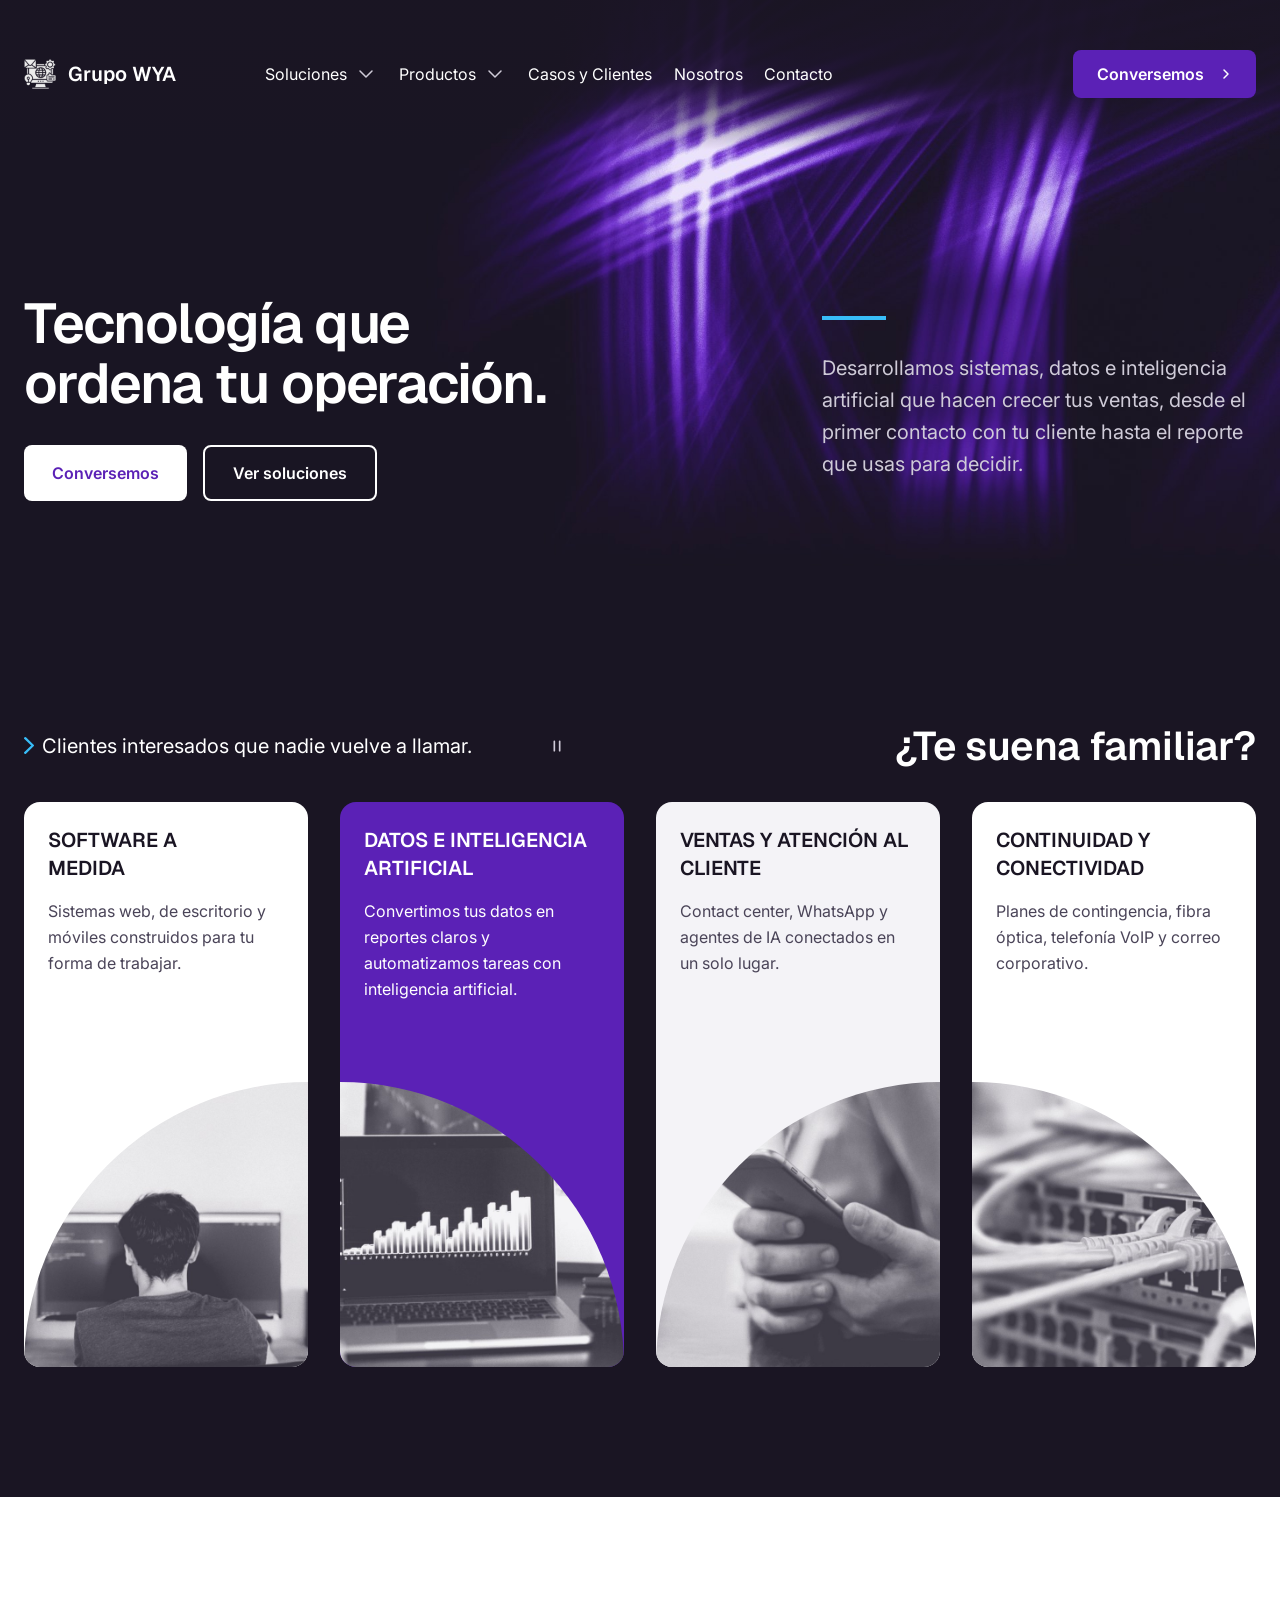
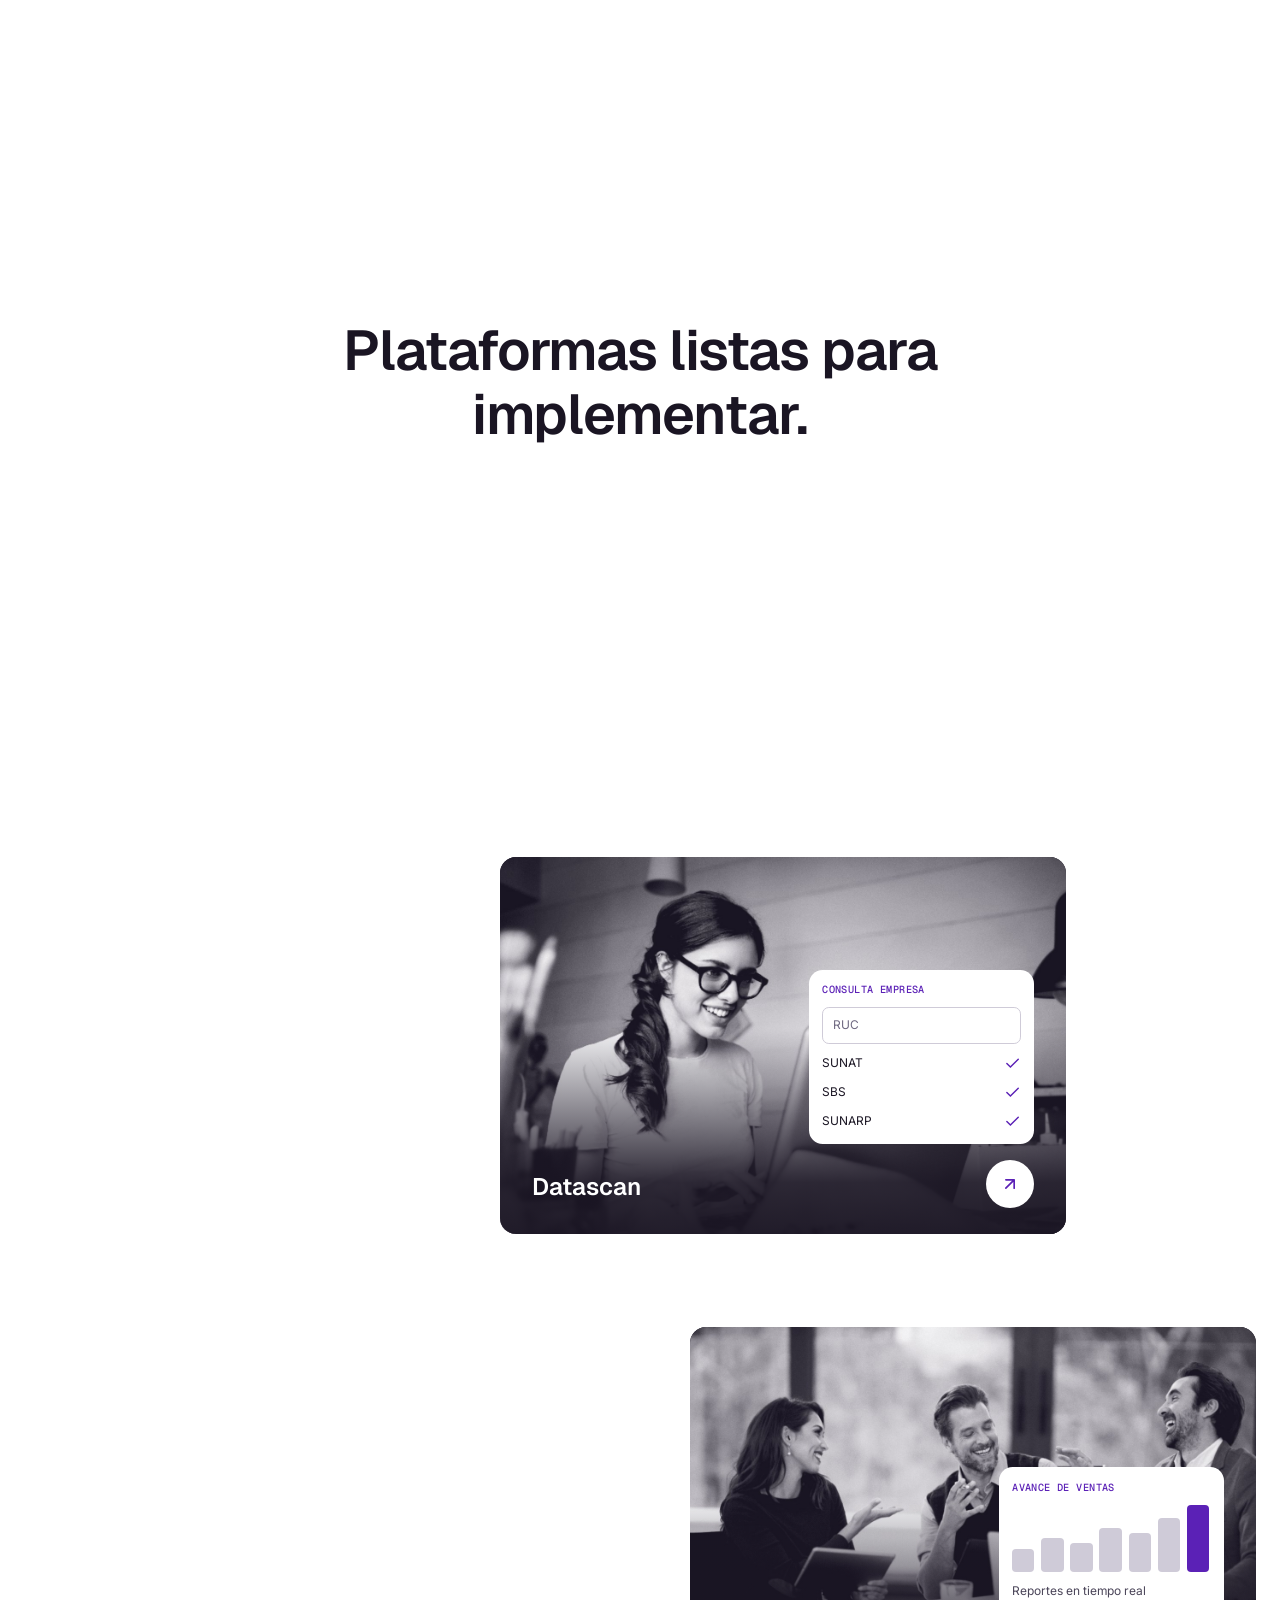
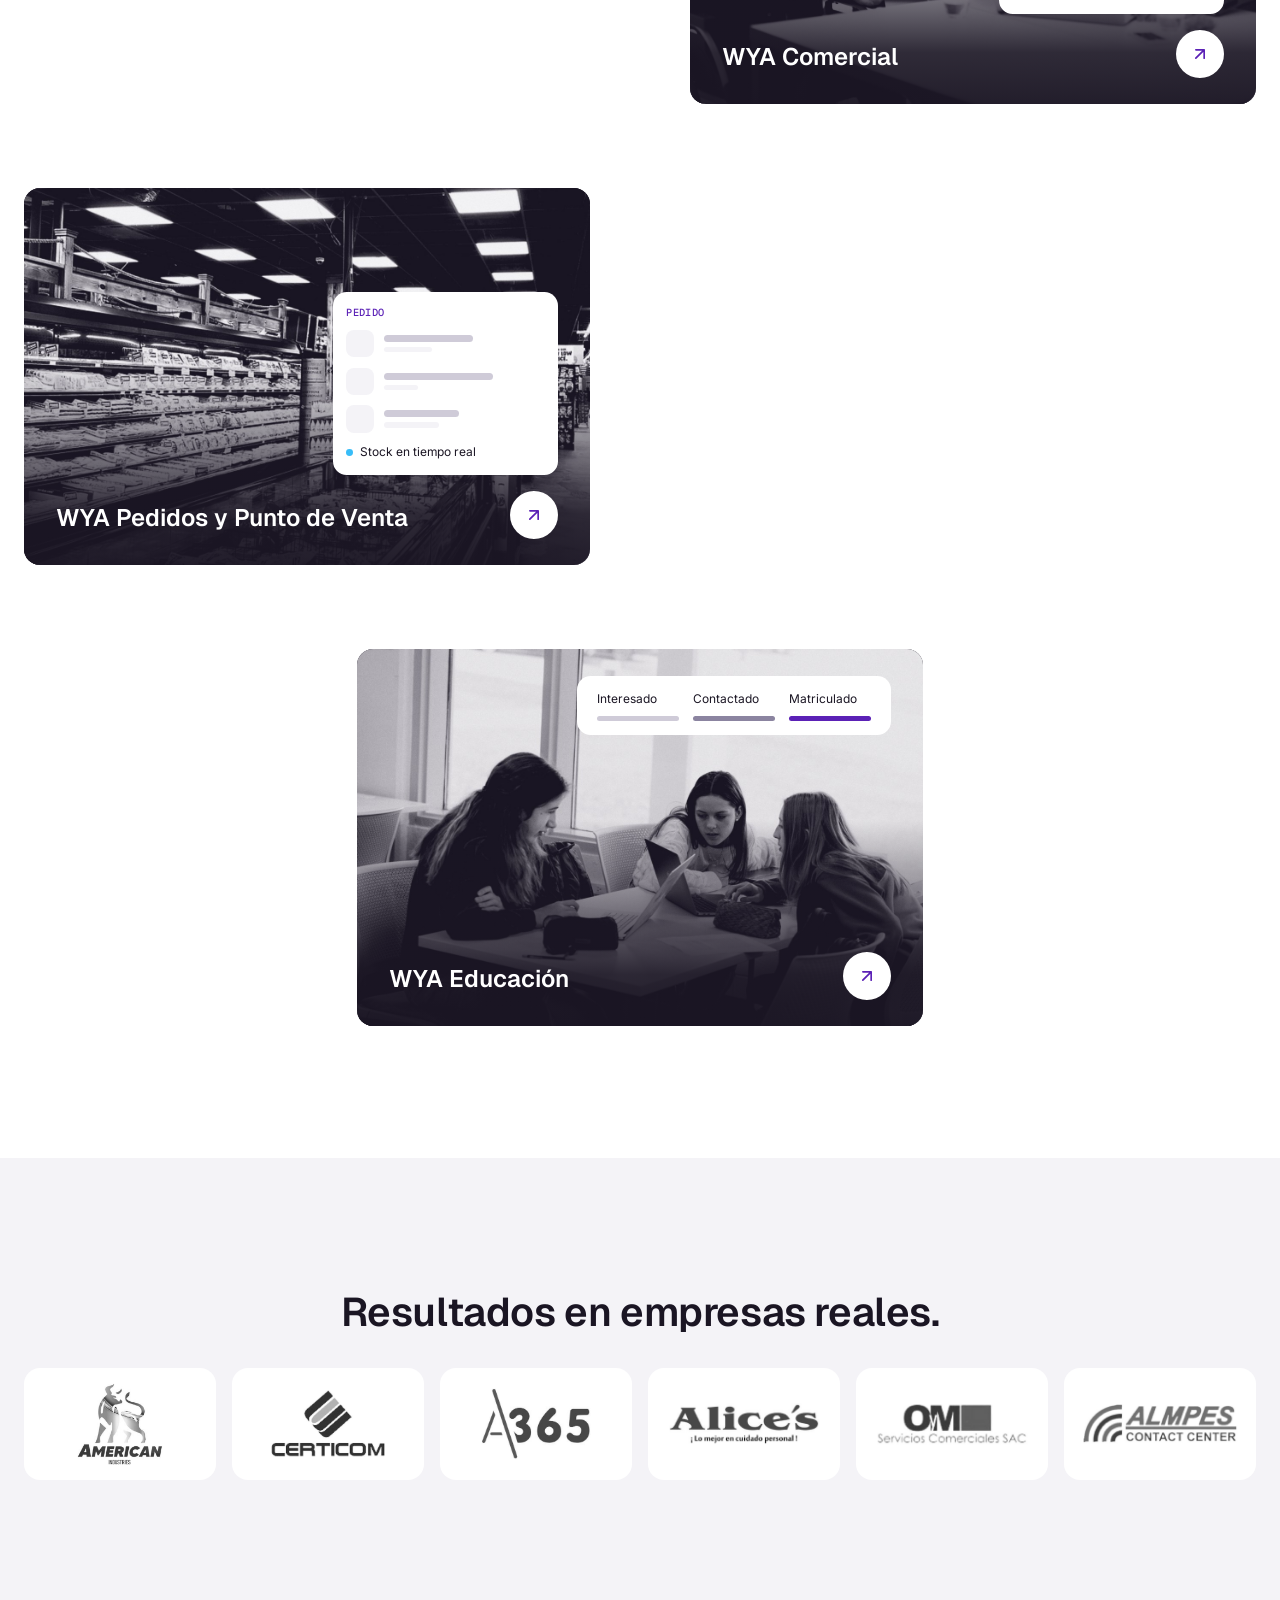
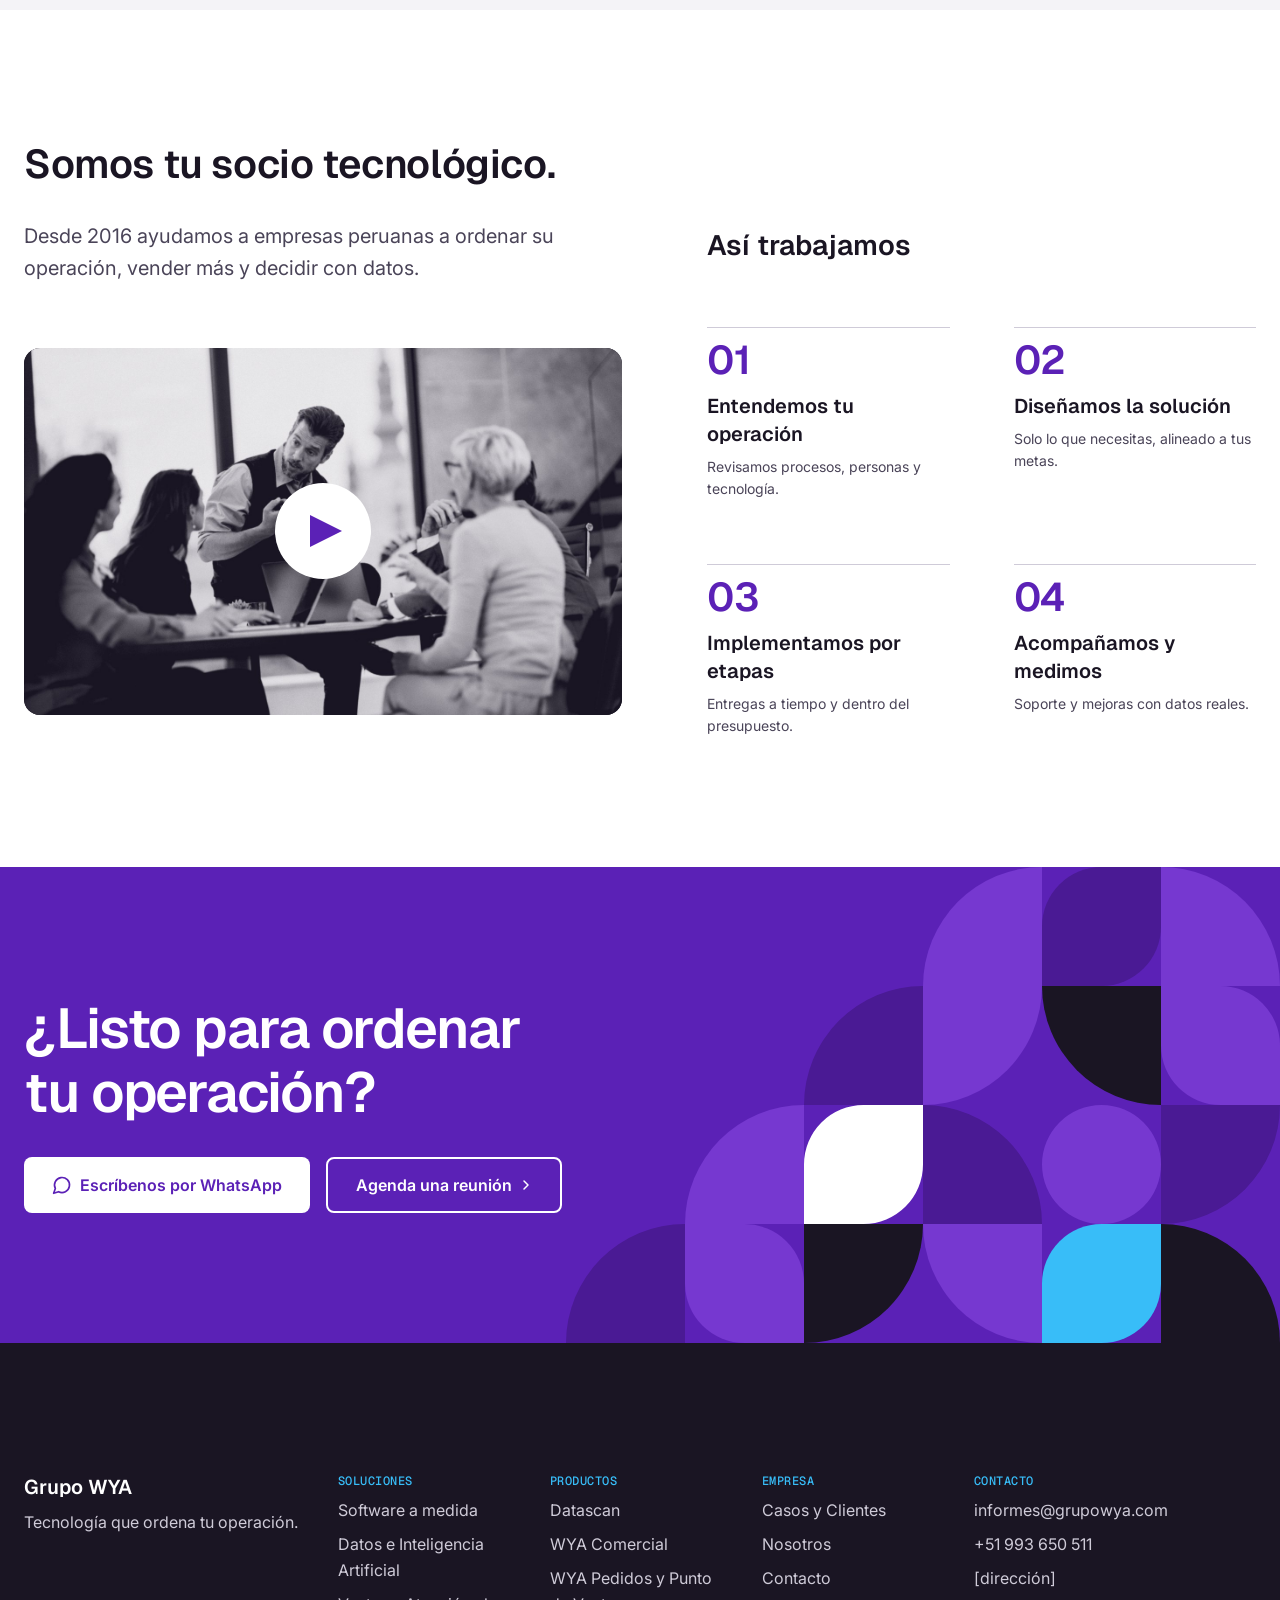
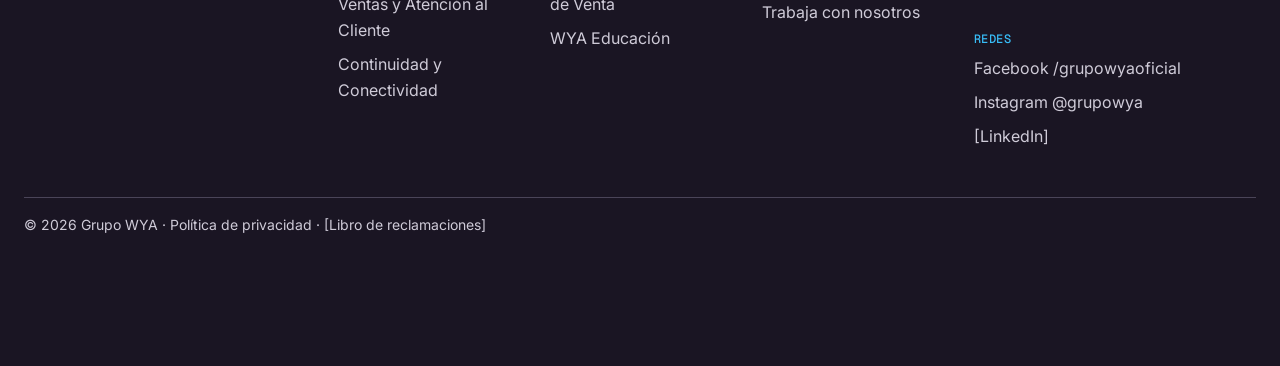
==== wiframe-midfi/index.html @ 00ec351d "Agrega el wireframe mid-fi en /wiframe-midfi Co-Authored-By: Claude Opus 5.5 <noreply@anthropic.com>" ====
<!DOCTYPE html>
<html lang="es">
<head>
  <meta charset="utf-8">
  <meta name="viewport" content="width=device-width, initial-scale=1">
  <meta name="robots" content="noindex">
  <title>Grupo WYA · Wireframe Mid-Fi · Inicio</title>
  <link rel="icon" href="assets/logo-icono.png">
  <link rel="preconnect" href="https://fonts.googleapis.com">
  <link rel="preconnect" href="https://fonts.gstatic.com" crossorigin>
  <link rel="stylesheet" href="https://fonts.googleapis.com/css2?family=Geist:wght@600&family=Geist+Mono:wght@500&family=Inter:wght@400;600&display=swap">
  <link rel="stylesheet" href="styles.css">
  <script>
    /* Los estados ocultos solo existen con la clase js. Si script.js no arranca, se retira. */
    document.documentElement.classList.add('js');
    setTimeout(function () { if (!window.__wyaListo) document.documentElement.classList.remove('js'); }, 3000);
  </script>
</head>
<body>
  <a class="skip" href="#contenido">Saltar al contenido</a>

  <!-- HEADER (99:2381) -->
  <header class="header" data-header>
    <div class="wrap header__row">
      <a class="logo" href="#inicio" aria-label="Grupo WYA, inicio">
        <img src="assets/logo-icono.png" width="32" height="30" alt="">
        <span>Grupo WYA</span>
      </a>

      <button class="burger" type="button" aria-expanded="false" aria-controls="menu" aria-label="Abrir menú" data-burger>
        <span aria-hidden="true"></span><span aria-hidden="true"></span><span aria-hidden="true"></span>
      </button>

      <div class="menu" id="menu" data-menu>
        <nav class="nav" aria-label="Principal">
          <div class="drop" data-drop>
            <button class="nav__link" type="button" aria-expanded="false" aria-controls="sub-soluciones">Soluciones
              <svg class="chev" viewBox="0 0 24 24" width="24" height="24" aria-hidden="true"><path d="m6 9 6 6 6-6"/></svg>
            </button>
            <ul class="drop__panel" id="sub-soluciones">
              <li><a href="#soluciones">Software a medida</a></li>
              <li><a href="#soluciones">Datos e Inteligencia Artificial</a></li>
              <li><a href="#soluciones">Ventas y Atención al Cliente</a></li>
              <li><a href="#soluciones">Continuidad y Conectividad</a></li>
            </ul>
          </div>
          <div class="drop" data-drop>
            <button class="nav__link" type="button" aria-expanded="false" aria-controls="sub-productos">Productos
              <svg class="chev" viewBox="0 0 24 24" width="24" height="24" aria-hidden="true"><path d="m6 9 6 6 6-6"/></svg>
            </button>
            <ul class="drop__panel" id="sub-productos">
              <li><a href="#p-datascan">Datascan</a></li>
              <li><a href="#p-comercial">WYA Comercial</a></li>
              <li><a href="#p-pedidos">WYA Pedidos y Punto de Venta</a></li>
              <li><a href="#p-educacion">WYA Educación</a></li>
            </ul>
          </div>
          <a class="nav__link" href="#casos">Casos y Clientes</a>
          <a class="nav__link" href="#nosotros">Nosotros</a>
          <a class="nav__link" href="#contacto">Contacto</a>
        </nav>
        <a class="btn btn--m" href="#contacto">Conversemos
          <svg class="arrow" viewBox="0 0 12 12" width="12" height="12" aria-hidden="true"><path d="M4 2l4 4-4 4"/></svg>
        </a>
      </div>
    </div>
  </header>

  <main id="contenido" tabindex="-1">

    <!-- 1.1 HERO (99:2378). La imagen cubre el hero y el inicio de Soluciones -->
    <div class="portada">
    <img class="portada__img" src="assets/img/hero.jpg" width="1920" height="1080" alt="" fetchpriority="high">
    <section class="hero" id="inicio" aria-labelledby="t-hero">
      <div class="wrap hero__grid">
        <div>
          <h1 class="display" id="t-hero"><span class="line"><span>Tecnología que </span></span><span class="line"><span>ordena tu operación.</span></span></h1>
          <div class="btns hero__btns">
            <a class="btn" href="#contacto">Conversemos</a>
            <a class="btn btn--line" href="#soluciones">Ver soluciones</a>
          </div>
        </div>
        <p class="body-l hero__sub">Desarrollamos sistemas, datos e inteligencia artificial que hacen crecer tus ventas, desde el primer contacto con tu cliente hasta el reporte que usas para decidir.</p>
      </div>
    </section>

    <!-- 1.2 SOLUCIONES (99:2407, 99:2422, 99:2410 a 99:2419) -->
    <section class="sol" id="soluciones" aria-labelledby="t-sol">
      <div class="wrap">
        <div class="sol__row">
          <!-- RULETA: los 5 problemas, de Estructura web WYA.md 1.2 -->
          <div class="rul" data-ruleta>
            <svg class="rul__chev" viewBox="0 0 10 17" width="10" height="17" aria-hidden="true"><path d="M1.2 1.2 8.8 8.5l-7.6 7.3"/></svg>
            <ul class="rul__list body-l">
              <li class="is-on">Clientes interesados que nadie vuelve a llamar.</li>
              <li>WhatsApp desordenado, sin historial ni seguimiento.</li>
              <li>Pedidos e inventario controlados en Excel.</li>
              <li>Reportes que llegan tarde o no cuadran.</li>
              <li>Sistemas sueltos que no se comunican entre sí.</li>
            </ul>
            <button class="rul__btn" type="button" aria-label="Pausar la rotación de problemas" data-pausa>
              <svg class="i-pausa" viewBox="0 0 24 24" width="16" height="16" aria-hidden="true"><path d="M8 5v14M16 5v14"/></svg>
              <svg class="i-sigue" viewBox="0 0 24 24" width="16" height="16" aria-hidden="true"><path d="M7 5l11 7-11 7z"/></svg>
            </button>
          </div>
          <h2 class="h2" id="t-sol">¿Te suena familiar?</h2>
        </div>

        <ul class="sol__cards">
          <li class="scard rv"><div class="scard__in"><h3 class="h4" style="max-width:160px">Software a medida</h3><p>Sistemas web, de escritorio y móviles construidos para tu forma de trabajar.</p><div class="scard__foto"><img src="assets/img/sol1.jpg" width="648" height="650" alt=""></div></div></li>
          <li class="scard scard--morado rv"><div class="scard__in"><h3 class="h4">Datos e Inteligencia Artificial</h3><p>Convertimos tus datos en reportes claros y automatizamos tareas con inteligencia artificial.</p><div class="scard__foto"><img src="assets/img/sol2.jpg" width="648" height="650" alt=""></div></div></li>
          <li class="scard scard--gris rv"><div class="scard__in"><h3 class="h4">Ventas y Atención al Cliente</h3><p>Contact center, WhatsApp y agentes de IA conectados en un solo lugar.</p><div class="scard__foto"><img src="assets/img/sol3.jpg" width="648" height="650" alt=""></div></div></li>
          <li class="scard rv"><div class="scard__in"><h3 class="h4">Continuidad y Conectividad</h3><p>Planes de contingencia, fibra óptica, telefonía VoIP y correo corporativo.</p><div class="scard__foto"><img src="assets/img/sol4.jpg" width="648" height="650" alt=""></div></div></li>
        </ul>
      </div>
    </section>
    </div>

    <!-- 1.3 PRODUCTOS (99:2437) · BLOQUE AISLADO
         Mecánica por confirmar: título fijo al centro y tarjetas que pasan por encima.
         Los paneles blancos son interfaces ilustrativas: se reemplazan por capturas reales.
         Para cambiar el bloque, editar solo esta parte y la sección PRODUCTOS de styles.css. -->
    <section class="prod" id="productos" aria-labelledby="t-prod">
      <div class="wrap prod__in">
        <h2 class="h1 prod__title" id="t-prod">Plataformas listas para implementar.</h2>
        <ul class="prod__cards">
          <li class="pcard pcard--1" id="p-datascan"><article class="pcard__in rv">
            <img class="pcard__foto" src="assets/img/p1.jpg" width="1324" height="882" alt="" loading="lazy">
            <div class="ui" aria-hidden="true"><p class="ui__over">Consulta empresa</p><p class="ui__campo">RUC</p><p class="ui__fila">SUNAT<svg viewBox="0 0 24 24" width="20" height="20"><path d="M20 6 9 17l-5-5"/></svg></p><p class="ui__fila">SBS<svg viewBox="0 0 24 24" width="20" height="20"><path d="M20 6 9 17l-5-5"/></svg></p><p class="ui__fila">SUNARP<svg viewBox="0 0 24 24" width="20" height="20"><path d="M20 6 9 17l-5-5"/></svg></p></div>
            <h3 class="h3"><a href="#" data-pendiente><span>Datascan</span></a></h3>
            <span class="pcard__ir" aria-hidden="true"><svg viewBox="0 0 24 24" width="20" height="20"><path d="M7 7h10v10M7 17 17 7"/></svg></span>
          </article></li>
          <li class="pcard pcard--2" id="p-comercial"><article class="pcard__in rv">
            <img class="pcard__foto" src="assets/img/p2.jpg" width="1324" height="882" alt="" loading="lazy">
            <div class="ui" aria-hidden="true"><p class="ui__over">Avance de ventas</p><div class="ui__barras"><i style="--h:27"></i><i style="--h:39"></i><i style="--h:33"></i><i style="--h:51"></i><i style="--h:45"></i><i style="--h:63"></i><i style="--h:78"></i></div><p class="ui__nota">Reportes en tiempo real</p></div>
            <h3 class="h3"><a href="#" data-pendiente><span>WYA Comercial</span></a></h3>
            <span class="pcard__ir" aria-hidden="true"><svg viewBox="0 0 24 24" width="20" height="20"><path d="M7 7h10v10M7 17 17 7"/></svg></span>
          </article></li>
          <li class="pcard pcard--3" id="p-pedidos"><article class="pcard__in rv">
            <img class="pcard__foto" src="assets/img/p3.jpg" width="1324" height="882" alt="" loading="lazy">
            <div class="ui" aria-hidden="true"><p class="ui__over">Pedido</p><div class="ui__item"><i></i><span><b style="--w:104"></b><b style="--w:56"></b></span></div><div class="ui__item"><i></i><span><b style="--w:128"></b><b style="--w:40"></b></span></div><div class="ui__item"><i></i><span><b style="--w:88"></b><b style="--w:64"></b></span></div><p class="ui__stock">Stock en tiempo real</p></div>
            <h3 class="h3"><a href="#" data-pendiente><span>WYA Pedidos y Punto de Venta</span></a></h3>
            <span class="pcard__ir" aria-hidden="true"><svg viewBox="0 0 24 24" width="20" height="20"><path d="M7 7h10v10M7 17 17 7"/></svg></span>
          </article></li>
          <li class="pcard pcard--4" id="p-educacion"><article class="pcard__in rv">
            <img class="pcard__foto" src="assets/img/p4.jpg" width="1324" height="882" alt="" loading="lazy">
            <div class="ui ui--etapas" aria-hidden="true"><p>Interesado</p><p>Contactado</p><p>Matriculado</p></div>
            <h3 class="h3"><a href="#" data-pendiente><span>WYA Educación</span></a></h3>
            <span class="pcard__ir" aria-hidden="true"><svg viewBox="0 0 24 24" width="20" height="20"><path d="M7 7h10v10M7 17 17 7"/></svg></span>
          </article></li>
        </ul>
      </div>
    </section>

    <!-- 1.4 CASOS (99:2475). Las fotos de casos se quitaron en Figma: quedan los logos -->
    <section class="casos" id="casos" aria-labelledby="t-casos">
      <div class="wrap">
        <h2 class="h2 rv" id="t-casos">Resultados en empresas reales.</h2>
        <ul class="logos" aria-label="Clientes">
          <li class="logo-c rv"><img src="assets/logos/american-industries.png" width="88" height="84" alt="American Industries" loading="lazy"></li>
          <li class="logo-c rv"><img src="assets/logos/certicom.png" width="116" height="69" alt="Certicom" loading="lazy"></li>
          <li class="logo-c rv"><img src="assets/logos/a365.png" width="112" height="75" alt="A365" loading="lazy"></li>
          <li class="logo-c rv"><img src="assets/logos/alices-corporacion-pc.png" width="152" height="43" alt="Alice's · Corporación PC" loading="lazy"></li>
          <li class="logo-c rv"><img src="assets/logos/oym-servicios-comerciales.png" width="152" height="42" alt="OYM Servicios Comerciales" loading="lazy"></li>
          <li class="logo-c rv"><img src="assets/logos/almpes-contact-center.png" width="156" height="41" alt="Almpes Contact Center" loading="lazy"></li>
        </ul>
      </div>
    </section>

    <!-- 1.5 NOSOTROS (99:2454). Video por definir: la foto es provisional -->
    <section class="nos" id="nosotros" aria-labelledby="t-nos">
      <div class="wrap nos__grid">
        <div>
          <h2 class="h2 rv" id="t-nos">Somos tu socio tecnológico.</h2>
          <p class="body-l nos__txt rv">Desde 2016 ayudamos a empresas peruanas a ordenar su operación, vender más y decidir con datos.</p>
          <div class="video rv">
            <img class="video__foto" src="assets/img/nos.jpg" width="1368" height="840" alt="" loading="lazy">
            <button class="play" type="button" aria-label="Reproducir video" data-play>
              <span class="play__ring" aria-hidden="true"></span>
              <svg viewBox="0 0 96 96" width="96" height="96" aria-hidden="true"><circle cx="48" cy="48" r="48"/><path d="M35 32l32 16-32 16z"/></svg>
            </button>
            <p class="video__msg" role="status" data-video-msg></p>
          </div>
        </div>
        <div class="nos__right">
          <h3 class="h3 rv">Así trabajamos</h3>
          <ol class="pasos">
            <li class="paso rv"><span class="h2" aria-hidden="true">01</span><h4 class="h4">Entendemos tu operación</h4><p class="small">Revisamos procesos, personas y tecnología.</p></li>
            <li class="paso rv"><span class="h2" aria-hidden="true">02</span><h4 class="h4">Diseñamos la solución</h4><p class="small">Solo lo que necesitas, alineado a tus metas.</p></li>
            <li class="paso rv"><span class="h2" aria-hidden="true">03</span><h4 class="h4">Implementamos por etapas</h4><p class="small">Entregas a tiempo y dentro del presupuesto.</p></li>
            <li class="paso rv"><span class="h2" aria-hidden="true">04</span><h4 class="h4">Acompañamos y medimos</h4><p class="small">Soporte y mejoras con datos reales.</p></li>
          </ol>
        </div>
      </div>
    </section>

    <!-- 1.6 LLAMADO FINAL (99:2426) -->
    <section class="cta" id="contacto" aria-labelledby="t-cta">
      <svg class="mods" viewBox="0 0 714 476" aria-hidden="true"><path fill="#7638d0" d="M476 0h0v119h-119v0a119 119 0 0 1 119 -119z"/><path fill="#4a1a94" d="M535.5 0h59.5v59.5a59.5 59.5 0 0 1 -59.5 59.5h-59.5v-59.5a59.5 59.5 0 0 1 59.5 -59.5z"/><path fill="#7638d0" d="M595 0h0a119 119 0 0 1 119 119v0h-119v-119z"/><path fill="#4a1a94" d="M357 119h0v119h-119v0a119 119 0 0 1 119 -119z"/><path fill="#7638d0" d="M357 119h119v0a119 119 0 0 1 -119 119h0v-119z"/><path fill="#1a1523" d="M476 119h119v119h0a119 119 0 0 1 -119 -119v0z"/><path fill="#7638d0" d="M595 119h59.5a59.5 59.5 0 0 1 59.5 59.5v59.5h-59.5a59.5 59.5 0 0 1 -59.5 -59.5v-59.5z"/><path fill="#7638d0" d="M238 238h0v119h-119v0a119 119 0 0 1 119 -119z"/><path fill="#fff" d="M297.5 238h59.5v59.5a59.5 59.5 0 0 1 -59.5 59.5h-59.5v-59.5a59.5 59.5 0 0 1 59.5 -59.5z"/><path fill="#4a1a94" d="M357 238h0a119 119 0 0 1 119 119v0h-119v-119z"/><path fill="#7638d0" d="M535.5 238h0a59.5 59.5 0 0 1 59.5 59.5v0a59.5 59.5 0 0 1 -59.5 59.5h0a59.5 59.5 0 0 1 -59.5 -59.5v0a59.5 59.5 0 0 1 59.5 -59.5z"/><path fill="#4a1a94" d="M595 238h119v0a119 119 0 0 1 -119 119h0v-119z"/><path fill="#4a1a94" d="M119 357h0v119h-119v0a119 119 0 0 1 119 -119z"/><path fill="#7638d0" d="M119 357h59.5a59.5 59.5 0 0 1 59.5 59.5v59.5h-59.5a59.5 59.5 0 0 1 -59.5 -59.5v-59.5z"/><path fill="#1a1523" d="M238 357h119v0a119 119 0 0 1 -119 119h0v-119z"/><path fill="#7638d0" d="M357 357h119v119h0a119 119 0 0 1 -119 -119v0z"/><path fill="#38bdf8" d="M535.5 357h59.5v59.5a59.5 59.5 0 0 1 -59.5 59.5h-59.5v-59.5a59.5 59.5 0 0 1 59.5 -59.5z"/><path fill="#1a1523" d="M595 357h0a119 119 0 0 1 119 119v0h-119v-119z"/></svg>
      <div class="wrap">
        <h2 class="h1 rv" id="t-cta">¿Listo para ordenar tu operación?</h2>
        <div class="btns rv">
          <a class="btn" href="#" data-pendiente>
            <svg viewBox="0 0 24 24" width="20" height="20" stroke-width="2" aria-hidden="true"><path d="M7.9 20A9 9 0 1 0 4 16.1L2 22Z"/></svg>Escríbenos por WhatsApp</a>
          <a class="btn btn--line" href="#" data-pendiente>Agenda una reunión
            <svg class="arrow" viewBox="0 0 12 12" width="12" height="12" aria-hidden="true"><path d="M4 2l4 4-4 4"/></svg>
          </a>
        </div>
      </div>
    </section>
  </main>

  <!-- FOOTER (99:1711). La textura está oculta en Figma: no se incluye. -->
  <footer class="footer">
    <div class="wrap">
      <div class="footer__cols rv">
        <div><p class="h4 footer__logo">Grupo WYA</p><p>Tecnología que ordena tu operación.</p></div>
        <nav aria-labelledby="f1"><h2 class="over" id="f1">Soluciones</h2><ul>
          <li><a href="#soluciones">Software a medida</a></li><li><a href="#soluciones">Datos e Inteligencia Artificial</a></li><li><a href="#soluciones">Ventas y Atención al Cliente</a></li><li><a href="#soluciones">Continuidad y Conectividad</a></li></ul></nav>
        <nav aria-labelledby="f2"><h2 class="over" id="f2">Productos</h2><ul>
          <li><a href="#p-datascan">Datascan</a></li><li><a href="#p-comercial">WYA Comercial</a></li><li><a href="#p-pedidos">WYA Pedidos y Punto de Venta</a></li><li><a href="#p-educacion">WYA Educación</a></li></ul></nav>
        <nav aria-labelledby="f3"><h2 class="over" id="f3">Empresa</h2><ul>
          <li><a href="#casos">Casos y Clientes</a></li><li><a href="#nosotros">Nosotros</a></li><li><a href="#contacto">Contacto</a></li><li><a href="#" data-pendiente>Trabaja con nosotros</a></li></ul></nav>
        <div><h2 class="over">Contacto</h2><ul>
          <li>informes@grupowya.com</li><li>+51 993 650 511</li><li>[dirección]</li></ul>
          <h2 class="over over--2">Redes</h2><ul>
          <li>Facebook /grupowyaoficial</li><li>Instagram @grupowya</li><li>[LinkedIn]</li></ul></div>
      </div>
      <p class="footer__bar small">© 2026 Grupo WYA · Política de privacidad · [Libro de reclamaciones]</p>
    </div>
  </footer>

  <p class="toast" role="status" data-toast></p>
  <script src="script.js"></script>
</body>
</html>
---- wiframe-midfi/styles.css ----
/* Wireframe Mid-Fi · Grupo WYA · Inicio
   Medidas y colores: frame 99:1708 de Figma (1920 × 7334).
   Movimiento: 150 / 300 / 600 ms; solo transform y opacity. */

:root {
  --ink: #1a1523; --g700: #4a4458; --g500: #6e6880; --g400: #8b84a0;
  --g300: #cfcbd8; --g100: #f4f3f7; --white: #fff;
  --p100: #ebe3fb; --p500: #7638d0; --p700: #5b21b6; --p800: #4a1a94; --cyan: #38bdf8; --cyan-d: #0369a1;
  --title: "Geist", system-ui, "Segoe UI", Arial, sans-serif;
  --text: "Inter", system-ui, "Segoe UI", Arial, sans-serif;
  --mono: "Geist Mono", ui-monospace, Consolas, monospace;
  --ease: cubic-bezier(.22, 1, .36, 1);
  --t1: 150ms; --t2: 300ms; --t3: 600ms;
  --pad: 130px;

  /* Primera pantalla: las tarjetas de Soluciones se asoman (98 px, como en el wireframe) sea cual sea el alto de la ventana */
  --asoma: 98px;
  --fila: 48px;                                   /* alto de problema + pregunta */
  --aire: clamp(24px, 11.296vh, 122px);           /* 122 px a 1080 de alto */
}

*, *::before, *::after { box-sizing: border-box; }
html { scroll-padding-top: 96px; -webkit-text-size-adjust: 100%; }
body { margin: 0; font: 400 16px/26px var(--text); color: var(--ink); background: var(--white); -webkit-font-smoothing: antialiased; }
h1, h2, h3, h4, p, ul, ol { margin: 0; padding: 0; }
ul, ol { list-style: none; }
a { color: inherit; text-decoration: none; }
button { font: inherit; color: inherit; background: none; border: 0; padding: 0; cursor: pointer; }
svg { display: block; flex: none; fill: none; stroke: currentColor; stroke-linecap: round; stroke-linejoin: round; }
main:focus { outline: none; }
:focus-visible { outline: 2px solid var(--foco, var(--cyan)); outline-offset: 4px; border-radius: 4px; }
.prod, .casos, .nos, .skip { --foco: var(--cyan-d); }
.wrap { width: min(1440px, 100% - 48px); margin-inline: auto; }

.skip { position: fixed; z-index: 100; left: 16px; top: 16px; padding: 12px 16px; background: var(--white); color: var(--ink); border-radius: 8px; transform: translateY(-100px); }
.skip:focus { transform: none; }

/* ---- Tipografía: Geist en títulos, Inter en textos, Geist Mono en rótulos ---- */
.display, .h1, .h2, .h3, .h4 { font-family: var(--title); font-weight: 600; }
.display { font-size: 72px; line-height: 76px; letter-spacing: -.02em; }
.h1 { font-size: 56px; line-height: 64px; letter-spacing: -.02em; }
.h2 { font-size: 40px; line-height: 48px; letter-spacing: -.01em; }
.h3 { font-size: 28px; line-height: 36px; }
.h4 { font-size: 20px; line-height: 28px; }
.body-l { font-size: 20px; line-height: 32px; }
.small { font-size: 14px; line-height: 22px; }
.over { font: 500 12px/16px var(--mono); letter-spacing: .04em; text-transform: uppercase; color: var(--cyan); }

/* ---- Botones ---- */
.btns { display: flex; flex-wrap: wrap; gap: 16px; }
.btn { display: inline-flex; align-items: center; justify-content: center; gap: 8px; min-height: 56px; padding: 0 28px; border-radius: 8px; background: var(--white); color: var(--p700); font: 600 16px/24px var(--text); transition: transform var(--t1) var(--ease), background-color var(--t1) var(--ease); }
.btn--m { min-height: 48px; padding: 0 24px; gap: 16px; background: var(--p700); color: var(--white); }
.btn--line { background: none; border: 2px solid var(--white); color: var(--white); }
.btn:hover { transform: translateY(-2px); background: var(--p100); }
.btn--m:hover { background: var(--p800); }
.btn--line:hover { background: rgb(255 255 255 / .12); }
.btn:focus-visible { border-radius: 8px; }
.btn:active { transform: none; }
.arrow { stroke: var(--white); stroke-width: 1.5; transition: transform var(--t1) var(--ease); }
.btn:hover .arrow { transform: translateX(4px); }

/* ---- Header ---- */
.header { position: fixed; z-index: 50; inset: 0 0 auto; color: var(--white); transition: transform var(--t2) var(--ease); }
.header::before { content: ""; position: absolute; inset: 0; background: var(--ink); border-bottom: 1px solid var(--g700); opacity: 0; transition: opacity var(--t2) var(--ease); }
.header.is-fixed { transform: translateY(-34px); }
.header.is-fixed::before { opacity: 1; }
.header__row { position: relative; display: flex; align-items: center; height: 114px; padding: 50px 0 16px; }
.logo { display: flex; align-items: center; gap: 12px; color: var(--white); font: 600 20px/28px var(--title); white-space: nowrap; }
.menu { display: flex; flex: 1; align-items: center; justify-content: space-between; margin-left: clamp(24px, calc(27.7vw - 266px), 266px); }
.nav { display: flex; align-items: center; gap: clamp(16px, 1.67vw, 32px); }
.nav__link { display: flex; align-items: center; gap: 7px; line-height: 26px; white-space: nowrap; transition: opacity var(--t1) var(--ease); }
.nav__link:hover { opacity: .72; }
.chev { stroke: var(--g300); stroke-width: 1.5; transition: transform var(--t2) var(--ease); }
[aria-expanded="true"] > .chev { transform: rotate(180deg); }
.drop { position: relative; }
.drop__panel { position: absolute; top: 100%; left: -16px; min-width: 288px; padding: 8px; background: var(--ink); border: 1px solid var(--g700); border-radius: 8px; margin-top: 16px; }
.drop__panel::before { content: ""; position: absolute; inset: -17px 0 100%; }
.drop__panel a { display: block; padding: 10px 12px; border-radius: 4px; }
.drop__panel a:hover, .drop__panel a:focus-visible { background: var(--g700); color: var(--white); }
.drop__panel a:focus-visible { outline-offset: -2px; }
.js .drop__panel { opacity: 0; visibility: hidden; transform: translateY(-8px); transition: opacity var(--t2) var(--ease), transform var(--t2) var(--ease), visibility 0s var(--t2); }
.js [aria-expanded="true"] + .drop__panel { opacity: 1; visibility: visible; transform: none; transition-delay: 0s; }
html:not(.js) .drop__panel { display: none; }
html:not(.js) .drop:hover .drop__panel, html:not(.js) .drop:focus-within .drop__panel { display: block; }
.burger { display: none; }

/* ---- Portada: la imagen escala con el ancho y queda detrás del hero y de Soluciones ---- */
.portada { position: relative; overflow: clip; background: var(--ink); }
.portada__img { position: absolute; inset: 0 0 auto; display: block; width: 100%; height: min(56.25vw, 100vh); height: min(56.25vw, 100svh); object-fit: cover; object-position: 50% 100%; opacity: var(--luz, 1); pointer-events: none; }
/* Velo bajo el menú cuando la luz queda a su altura (pantallas angostas o bajas) */
.portada::after { content: ""; position: absolute; inset: 0 0 auto; height: 150px; background: linear-gradient(rgb(26 21 35 / .88), rgb(26 21 35 / .78) 55%, rgb(26 21 35 / 0)); pointer-events: none; opacity: 0; }
@media (max-width: 1439px), (min-aspect-ratio: 9/5) { .portada::after { opacity: 1; } }
.portada > section { position: relative; z-index: 1; }

/* ---- 1.1 Hero ---- */
.hero { display: flex; flex-direction: column; color: var(--white); min-height: calc(100vh - var(--asoma) - 32px - var(--fila) - var(--aire)); min-height: calc(100svh - var(--asoma) - 32px - var(--fila) - var(--aire)); }
/* Reparto del espacio libre: 384 arriba y 156 abajo, como en el wireframe a 1080 de alto */
.hero::before { content: ""; flex: 384 0 0; min-height: 128px; }
.hero::after { content: ""; flex: 156 0 0; min-height: 16px; }
.hero > .wrap { flex: none; }
.hero__grid { display: grid; grid-template-columns: minmax(0, 742fr) minmax(0, 520fr); column-gap: 178px; align-items: center; }
.hero .display { font-size: clamp(44px, 3.75vw + 8px, 72px); line-height: 1.056; }
.line { display: block; overflow: hidden; padding-bottom: .12em; margin-bottom: -.12em; white-space: nowrap; }
.line > span { display: block; }
.hero__btns { margin-top: 32px; }
.hero__sub { color: var(--g300); }
.hero__sub::before { content: ""; display: block; width: 64px; height: 4px; margin-bottom: 32px; background: var(--cyan); }

/* ---- 1.2 Soluciones ---- */
.sol { color: var(--white); padding: var(--aire) 0 var(--pad); }
.sol__row { display: flex; align-items: center; justify-content: space-between; gap: 32px; min-height: var(--fila); }
.sol__row .h2 { white-space: nowrap; }
.rul { display: flex; align-items: center; gap: 8px; color: var(--white); }
.rul__chev { stroke: var(--cyan); stroke-width: 2.3; }
.rul__list { display: grid; overflow: hidden; }
.rul__list li { grid-area: 1 / 1; }
.js .rul__list li { opacity: 0; transform: translateY(100%); }
.js .rul__list li.is-on { opacity: 1; transform: none; transition: transform var(--t3) var(--ease), opacity var(--t2) var(--ease); }
.js .rul__list li.is-out { opacity: 0; transform: translateY(-100%); transition: transform var(--t3) var(--ease), opacity var(--t2) var(--ease); }
.rul__btn { display: grid; place-items: center; width: 32px; height: 32px; flex: none; margin-left: 8px; border-radius: 50%; color: var(--g300); transition: opacity var(--t1) var(--ease); }
.rul__btn svg { stroke-width: 2.5; }
.rul__btn:hover { opacity: .72; }
.i-sigue, .is-paused .i-pausa { display: none; }
.is-paused .i-sigue { display: block; }
html:not(.js) .rul__btn { display: none; }
html:not(.js) .rul__list { display: block; }
html:not(.js) { --fila: 160px; }

.sol__cards { display: grid; grid-template-columns: repeat(4, minmax(0, 1fr)); gap: clamp(16px, 2.5vw, 48px); margin-top: 32px; }
.scard__in { position: relative; display: flex; flex-direction: column; height: 565px; padding: 24px 24px 0; border-radius: 16px; background: var(--white); color: var(--ink); overflow: hidden; transition: transform var(--t2) var(--ease); }
.scard--morado .scard__in { background: var(--p700); color: var(--white); }
.scard--gris .scard__in { background: var(--g100); }
.scard h3 { min-height: 56px; text-transform: uppercase; }
.scard p { margin-top: 16px; color: var(--g700); }
.scard--morado p { color: inherit; }
.scard__foto { aspect-ratio: 324 / 325; margin: auto -24px 0; flex: none; border-radius: 100% 0 0 0; overflow: hidden; transform: translateZ(0); }
.scard:nth-child(even) .scard__foto { border-radius: 0 100% 0 0; }
.scard__foto img { display: block; width: 100%; height: 100%; object-fit: cover; transition: transform var(--t3) var(--ease); }
.scard__in:hover { transform: translateY(-8px); }
.scard__in:hover img { transform: scale(1.05); }

/* ---- 1.3 PRODUCTOS · bloque aislado ----
   Los valores en vw equivalen a los px del wireframe y se topan a partir de 1440 de ancho. */
.prod { background: var(--white); }
.prod__in { position: relative; height: min(3218px, 223.5vw); padding: min(476px, 33vw) 0 min(287px, 19.9vw); }
.prod__title { position: sticky; top: calc(50vh - 64px); z-index: 1; max-width: 597px; margin-inline: auto; text-align: center; }
.prod__cards { position: absolute; inset: 0; z-index: 2; pointer-events: none; }
.pcard { position: absolute; width: 45.972%; aspect-ratio: 662 / 441; pointer-events: auto; scroll-margin-top: 160px; }
.pcard--1 { left: 38.611%; top: min(1080px, 75vw); }
.pcard--2 { left: 54.028%; top: min(1609px, 111.74vw); }
.pcard--3 { left: 0;       top: min(2127px, 147.71vw); }
.pcard--4 { left: 27.014%; top: min(2646px, 183.75vw); }
.pcard__in { position: relative; height: 100%; border-radius: 16px; background: var(--ink); color: var(--white); overflow: hidden; container-type: inline-size; }
.pcard__foto { position: absolute; inset: 0; width: 100%; height: 100%; object-fit: cover; transition: transform var(--t3) var(--ease); }
.pcard__in::after { content: ""; position: absolute; inset: auto 0 0; height: 54.65%; background: linear-gradient(rgb(26 21 35 / 0), rgb(26 21 35 / .9) 75%, rgb(26 21 35 / .96)); }
.pcard__ir, .ui { position: absolute; z-index: 1; }
.pcard__in h3 { font-size: clamp(18px, 4.23cqw, 28px); line-height: 1.286; }
.pcard__in h3 a { outline: none; }
.pcard__in h3 a::after { content: ""; position: absolute; z-index: 3; inset: 0; }  /* toda la tarjeta es el enlace */
.pcard__in h3 span { position: absolute; z-index: 1; left: 32px; right: 96px; bottom: 32px; }
.pcard__in:has(a:focus-visible) { outline: 2px solid var(--foco); outline-offset: 4px; }
.pcard__ir { right: 32px; bottom: 26px; display: grid; place-items: center; width: 48px; height: 48px; border-radius: 50%; background: var(--white); color: var(--p700); transition: background-color var(--t1) var(--ease), color var(--t1) var(--ease); }
.pcard__ir svg { stroke-width: 2; transition: transform var(--t2) var(--ease); }
.pcard__in:hover .pcard__foto { transform: scale(1.04); }
.pcard__in:hover .pcard__ir { background: var(--p700); color: var(--white); }
.pcard__in:hover .pcard__ir svg { transform: translate(2px, -2px); }

/* Interfaces ilustrativas: --u vale 1 px con la tarjeta a 662 y baja con ella hasta .75 */
.ui { --u: clamp(.75px, 100cqw / 662, 1px); right: 32px; bottom: calc(105 * var(--u)); width: calc(264 * var(--u)); display: grid; gap: calc(12 * var(--u)); padding: calc(16 * var(--u)); border-radius: calc(16 * var(--u)); background: var(--white); color: var(--ink); font-size: calc(14 * var(--u)); line-height: calc(22 * var(--u)); }
.ui__over { font: 500 calc(12 * var(--u))/calc(16 * var(--u)) var(--mono); letter-spacing: .04em; text-transform: uppercase; color: var(--p700); }
.ui__campo { padding: calc(9 * var(--u)) calc(12 * var(--u)); border: 1px solid var(--g300); border-radius: calc(8 * var(--u)); color: var(--g500); }
.ui__fila { display: flex; justify-content: space-between; align-items: center; }
.ui__fila svg { width: calc(20 * var(--u)); height: calc(20 * var(--u)); stroke: var(--p700); stroke-width: 2; }
.ui__barras { display: flex; align-items: flex-end; gap: calc(8 * var(--u)); height: calc(78 * var(--u)); }
.ui__barras i { width: calc(26 * var(--u)); height: calc(var(--h) * var(--u)); border-radius: 4px; background: var(--g300); transform-origin: bottom; }
.ui__barras i:last-child { background: var(--p700); }
.ui__nota { color: var(--g700); }
.ui__item { display: flex; align-items: center; gap: calc(12 * var(--u)); height: calc(32 * var(--u)); }
.ui__item i { width: calc(32 * var(--u)); height: calc(32 * var(--u)); border-radius: 8px; background: var(--g100); }
.ui__item b { display: block; width: calc(var(--w) * var(--u)); height: calc(8 * var(--u)); border-radius: 4px; background: var(--g300); }
.ui__item b + b { height: calc(6 * var(--u)); margin-top: calc(6 * var(--u)); background: var(--g100); }
.ui__stock { display: flex; align-items: center; gap: calc(8 * var(--u)); }
.ui__stock::before { content: ""; width: calc(8 * var(--u)); height: calc(8 * var(--u)); border-radius: 50%; background: var(--cyan); }
.ui--etapas { top: calc(32 * var(--u)); bottom: auto; width: calc(368 * var(--u)); grid-template-columns: repeat(3, 1fr); gap: calc(16 * var(--u)); padding: calc(16 * var(--u)) calc(24 * var(--u)); max-width: calc(100% - 32px); }
.ui--etapas p::after { content: ""; display: block; height: calc(6 * var(--u)); margin-top: calc(8 * var(--u)); border-radius: 3px; background: var(--g300); }
.ui--etapas p:nth-child(2)::after { background: var(--g400); }
.ui--etapas p:nth-child(3)::after { background: var(--p700); }
/* Al entrar, las barras crecen y los pasos se completan */
.js .ui__barras i, .js .ui--etapas p::after { transform: scaleY(0); transition: transform var(--t3) var(--ease) calc(300ms + var(--n, 0) * 60ms); }
.js .ui--etapas p::after { transform: scaleX(0); transform-origin: left; }
.js .is-in .ui__barras i, .js .is-in .ui--etapas p::after { transform: none; }

/* ---- 1.4 Casos ---- */
.casos { background: var(--g100); padding: var(--pad) 0; }
.casos .h2 { text-align: center; }
.logos { display: grid; grid-template-columns: repeat(6, minmax(0, 1fr)); gap: clamp(16px, 1.25vw, 24px); margin-top: 32px; }
.logo-c { display: grid; place-items: center; height: 112px; padding: 12px; border-radius: 16px; background: var(--white); }
.logo-c img { max-width: 100%; max-height: 100%; object-fit: contain; filter: grayscale(1); transition: filter var(--t2) var(--ease); }
.logo-c:hover img { filter: none; }

/* ---- 1.5 Nosotros ---- */
.nos { background: var(--white); padding: var(--pad) 0; }
.nos__grid { display: grid; grid-template-columns: minmax(0, 684fr) minmax(0, 628fr); column-gap: clamp(48px, 6.7vw, 128px); }
.nos__txt { margin-top: 32px; color: var(--g700); }
.video { position: relative; display: grid; place-items: center; aspect-ratio: 684 / 420; margin-top: 64px; border-radius: 16px; background: var(--ink); overflow: hidden; }
.video__foto { position: absolute; inset: 0; width: 100%; height: 100%; object-fit: cover; transition: transform var(--t3) var(--ease); }
.video:hover .video__foto { transform: scale(1.04); }
.play { position: relative; width: 96px; height: 96px; border-radius: 50%; transition: transform var(--t2) var(--ease); }
.play:focus-visible { border-radius: 50%; }
.play svg { position: relative; stroke: none; }
.play circle { fill: var(--white); }
.play path { fill: var(--p700); }
.play__ring { position: absolute; inset: 0; border-radius: 50%; background: var(--white); opacity: 0; }
.play:hover { transform: scale(1.06); }
.play:hover .play__ring { animation: ring 1200ms var(--ease) infinite; }
@keyframes ring { from { opacity: .4; transform: none; } to { opacity: 0; transform: scale(1.6); } }
.video__msg { position: absolute; bottom: 24px; padding: 8px 16px; border-radius: 8px; background: var(--ink); color: var(--white); opacity: 0; transform: translateY(8px); transition: opacity var(--t2) var(--ease), transform var(--t2) var(--ease); }
.video__msg.is-on { opacity: 1; transform: none; }
.nos__right { padding-top: 87px; }
.pasos { display: grid; grid-template-columns: repeat(2, minmax(0, 1fr)); gap: 64px; margin-top: 64px; }
.paso { border-top: 1px solid var(--g300); padding-top: 8px; }
.paso > .h2 { display: block; color: var(--p700); }
.paso .h4, .paso .small { margin-top: 8px; }
.paso .small { color: var(--g700); }

/* ---- 1.6 Llamado final ---- */
.cta { position: relative; overflow: hidden; background: var(--p700); color: var(--white); padding: var(--pad) 0; }
.cta .wrap { position: relative; }
.mods { position: absolute; right: 0; bottom: 0; width: 714px; height: auto; stroke: none; }
.mods path { transform-box: fill-box; transform-origin: center; }
.js .mods path { opacity: 0; transform: scale(.6); transition: opacity var(--t3) var(--ease) var(--d, 0ms), transform var(--t3) var(--ease) var(--d, 0ms); }
.js .mods.is-in path { opacity: 1; transform: none; }
.cta .h1 { max-width: 504px; }
.cta .btns { margin-top: 32px; }

/* ---- Footer ---- */
.footer { background: var(--ink); color: var(--g300); padding: var(--pad) 0; }
.footer__cols { display: grid; grid-template-columns: 282px 180px 180px 180px 282px; justify-content: space-between; gap: 48px 24px; }
.footer__logo { color: var(--white); margin-bottom: 8px; }
.footer li { margin-top: 8px; }
.over--2 { margin-top: 40px; }
.footer a { transition: opacity var(--t1) var(--ease); }
.footer a:hover { opacity: .72; }
.footer__bar { position: relative; margin-top: 48px; padding-top: 17px; }
.footer__bar::before { content: ""; position: absolute; inset: 0 0 auto; height: 1px; background: var(--g700); }

.toast { position: fixed; z-index: 60; left: 50%; bottom: 24px; padding: 12px 20px; border: 1px solid var(--g700); border-radius: 8px; background: var(--ink); color: var(--white); box-shadow: 0 8px 24px rgb(0 0 0 / .24); opacity: 0; transform: translate(-50%, 16px); pointer-events: none; transition: opacity var(--t2) var(--ease), transform var(--t2) var(--ease); }
.toast.is-on { opacity: 1; transform: translate(-50%, 0); }

/* ---- Entradas ---- */
.js .rv { opacity: 0; transform: translateY(24px); transition: opacity var(--t3) var(--ease) var(--d, 0ms), transform var(--t3) var(--ease) var(--d, 0ms); }
.js .rv.is-in { opacity: 1; transform: none; }
.js .line > span { transform: translateY(110%); transition: transform var(--t3) var(--ease) var(--d, 0ms); }
.js .hero__sub, .js .hero__btns { opacity: 0; transform: translateY(16px); transition: opacity var(--t3) var(--ease) var(--d, 0ms), transform var(--t3) var(--ease) var(--d, 0ms); }
.js .is-loaded .line > span, .js .is-loaded .hero__sub, .js .is-loaded .hero__btns { opacity: 1; transform: none; }
.js .portada__img { opacity: 0; transform: scale(1.04); transform-origin: 60% 30%; transition: opacity 1200ms var(--ease), transform 1200ms var(--ease); }
.js .is-loaded .portada__img { opacity: var(--luz, 1); transform: none; }
.line:nth-child(2) > span { --d: 120ms; }
.hero__sub { --d: 300ms; }
.hero__btns { --d: 420ms; }

/* ---- 900 a 1199 ---- */
@media (max-width: 1199px) {
  .hero__grid { column-gap: 48px; }
  .hero .display { font-size: 44px; line-height: 48px; }
  .prod .h1, .cta .h1 { font-size: 44px; line-height: 52px; }
  .nos__grid { column-gap: 48px; }
  .pasos { column-gap: 24px; }
  .scard__in { padding: 20px 20px 0; }
  .scard__foto { margin-inline: -20px; }
  .scard h3 { min-height: 84px; font-size: 18px; line-height: 26px; }
  .logos { grid-template-columns: repeat(3, minmax(0, 1fr)); }
  .mods { width: 42vw; }
  .sol__row .h2 { font-size: 32px; line-height: 40px; }
}
@media (max-width: 1279px) {
  .footer__cols { grid-template-columns: repeat(3, minmax(0, 1fr)); }
}

/* Menú completo en poco ancho */
@media (min-width: 900px) and (max-width: 1023px) {
  .menu { margin-left: 20px; }
  .nav { gap: 12px; }
  .nav__link { gap: 2px; font-size: 15px; }
  .menu .btn { padding: 0 16px; gap: 8px; }
  .pcard__in h3 span { left: 24px; right: 88px; }
}

@media (max-width: 940px) { :root { --fila: 64px; } }  /* el problema más largo ocupa 2 líneas */

/* ---- Menos de 900: una columna ---- */
@media (max-width: 899px) {
  :root { --pad: 72px; }
  html { scroll-padding-top: 80px; }
  .display, .hero .display { font-size: clamp(34px, 10.4vw, 44px); line-height: 1.1; }
  .h1, .prod .h1, .cta .h1 { font-size: 36px; line-height: 44px; }
  .h2, .sol__row .h2 { font-size: 28px; line-height: 36px; }
  .h3 { font-size: 22px; line-height: 30px; }
  .h4 { font-size: 18px; line-height: 26px; }
  .body-l { font-size: 18px; line-height: 28px; }

  .header.is-fixed { transform: none; }
  .header__row { height: 72px; padding: 0; justify-content: space-between; }
  .js .burger { display: grid; place-content: center; gap: 6px; width: 44px; height: 44px; margin-right: -10px; color: var(--white); position: relative; z-index: 1; }
  .burger span { width: 24px; height: 2px; background: currentColor; transition: transform var(--t2) var(--ease), opacity var(--t1) var(--ease); }
  .burger[aria-expanded="true"] span:nth-child(1) { transform: translateY(8px) rotate(45deg); }
  .burger[aria-expanded="true"] span:nth-child(2) { opacity: 0; }
  .burger[aria-expanded="true"] span:nth-child(3) { transform: translateY(-8px) rotate(-45deg); }
  .header.is-open::before { opacity: 1; }
  .menu { position: absolute; top: 72px; left: -24px; right: -24px; display: block; margin: 0; padding: 24px; background: var(--ink); max-height: calc(100vh - 72px); overflow-y: auto; }
  .js .menu { opacity: 0; visibility: hidden; transform: translateY(-8px); transition: opacity var(--t2) var(--ease), transform var(--t2) var(--ease), visibility 0s var(--t2); }
  .js .is-open .menu { opacity: 1; visibility: visible; transform: none; transition-delay: 0s; }
  .nav { display: block; margin-bottom: 24px; }
  .nav__link { width: 100%; justify-content: space-between; min-height: 48px; }
  .drop__panel { position: static; min-width: 0; margin: 0; padding: 0 0 8px 16px; border: 0; }
  .js .drop__panel, html:not(.js) .drop__panel { display: none; }
  .js [aria-expanded="true"] + .drop__panel { display: block; }
  .drop__panel a { padding: 10px 0; }
  .menu .btn { width: 100%; }
  html:not(.js) .header { position: static; background: var(--ink); }
  html:not(.js) .header__row { display: block; height: auto; padding: 20px 0; }
  html:not(.js) .menu { position: static; padding: 16px 0 0; max-height: none; }

  .hero { display: block; min-height: 0; padding: 104px 0 24px; }
  .hero::before, .hero::after { content: none; }
  .hero__grid { display: block; }
  .line { white-space: normal; }
  .hero__sub { margin-top: 24px; }
  .hero__btns { margin-top: 24px; }
  .sol { padding-top: 24px; }
  .sol__cards { margin-top: 24px; }
  .sol__row { display: block; }
  .rul { align-items: flex-start; }
  .rul__chev { margin-top: 6px; }
  .rul__list { flex: 1; }
  .rul__btn { margin-top: -2px; }
  .sol__row .h2 { margin-top: 16px; white-space: normal; }
  .sol__cards { grid-template-columns: repeat(2, minmax(0, 1fr)); gap: 16px; }
  .scard__in { height: 100%; padding: 24px 24px 0; }
  .scard__foto { margin: auto -24px 0; }
  .scard p { margin-bottom: 32px; }
  .scard h3 { min-height: 0; max-width: none !important; }
  .scard p { margin-top: 12px; }

  .prod__in { height: auto; padding: var(--pad) 0; }
  .prod__title { position: static; }
  .prod__cards { position: static; display: grid; gap: 16px; margin-top: 40px; }
  .pcard { position: static; width: auto; scroll-margin-top: 0; }
  .portada__img { left: auto; right: 0; width: auto; max-width: none; height: 520px; --luz: .5; }
  .hero__sub::before { margin-bottom: 16px; }
  .cta { display: flex; flex-direction: column; padding-bottom: 0; }
  .mods { position: static; order: 1; width: min(100%, 560px); margin: 48px 0 0 auto; }

  .nos__grid { display: block; }
  .nos__txt { margin-top: 16px; }
  .video { margin-top: 32px; }
  .nos__right { padding-top: 56px; }
  .pasos { margin-top: 32px; }
  .footer__cols { grid-template-columns: repeat(2, minmax(0, 1fr)); }
  .footer__cols > :first-child { grid-column: 1 / -1; }
}
@media (max-width: 559px) {
  .pasos, .footer__cols { grid-template-columns: 1fr; }
  .paso { min-height: 0; }
  .pasos { gap: 32px; }
  .sol__cards { grid-template-columns: 1fr; }
  .pcard { aspect-ratio: auto; height: 480px; }
  .pcard--1 .pcard__foto { object-position: 33% 50%; }
  .ui { --u: .857px; bottom: 84px; }
  .pcard--3 .ui { bottom: 96px; }
  .ui--etapas { bottom: auto; }
  .pcard__in h3 span { left: 24px; right: 88px; }
  .ui, .pcard__ir { right: 24px; }
  .ui--etapas { right: 16px; }
  .logos { grid-template-columns: repeat(2, minmax(0, 1fr)); }
  .cta .btn { width: 100%; }
}

/* ---- Movimiento ---- */
@media (prefers-reduced-motion: no-preference) { html { scroll-behavior: smooth; } }
@media (prefers-reduced-motion: reduce) {
  *, *::before, *::after { transition: none !important; animation: none !important; }
  .js .rv, .js .line > span, .js .hero__sub, .js .hero__btns, .js .mods path, .js .ui__barras i, .js .ui--etapas p::after { opacity: 1; transform: none; }
  .js .portada__img { opacity: var(--luz, 1); transform: none; }
  :root { --fila: 160px; }
  .js .rul__list { display: block; overflow: visible; }
  .js .rul__list li { opacity: 1 !important; transform: none !important; }
  .rul { align-items: flex-start; }
  .rul__chev { margin-top: 8px; }
  .rul__btn { display: none; }
  .prod__title { position: static; }
  .btn:hover, .play:hover, .scard__in:hover, .scard__in:hover img, .pcard__in:hover .pcard__foto, .pcard__in:hover .pcard__ir svg, .video:hover .video__foto, .btn:hover .arrow { transform: none; }
}

/* ---- Ventanas bajas (laptops): header más arriba y menos aire bajo el hero ---- */
@media (min-width: 900px) and (max-height: 760px) {
  :root { --aire: 40px; }
  .header__row { height: 88px; padding: 24px 0 16px; }
  .header.is-fixed { transform: translateY(-8px); }
}
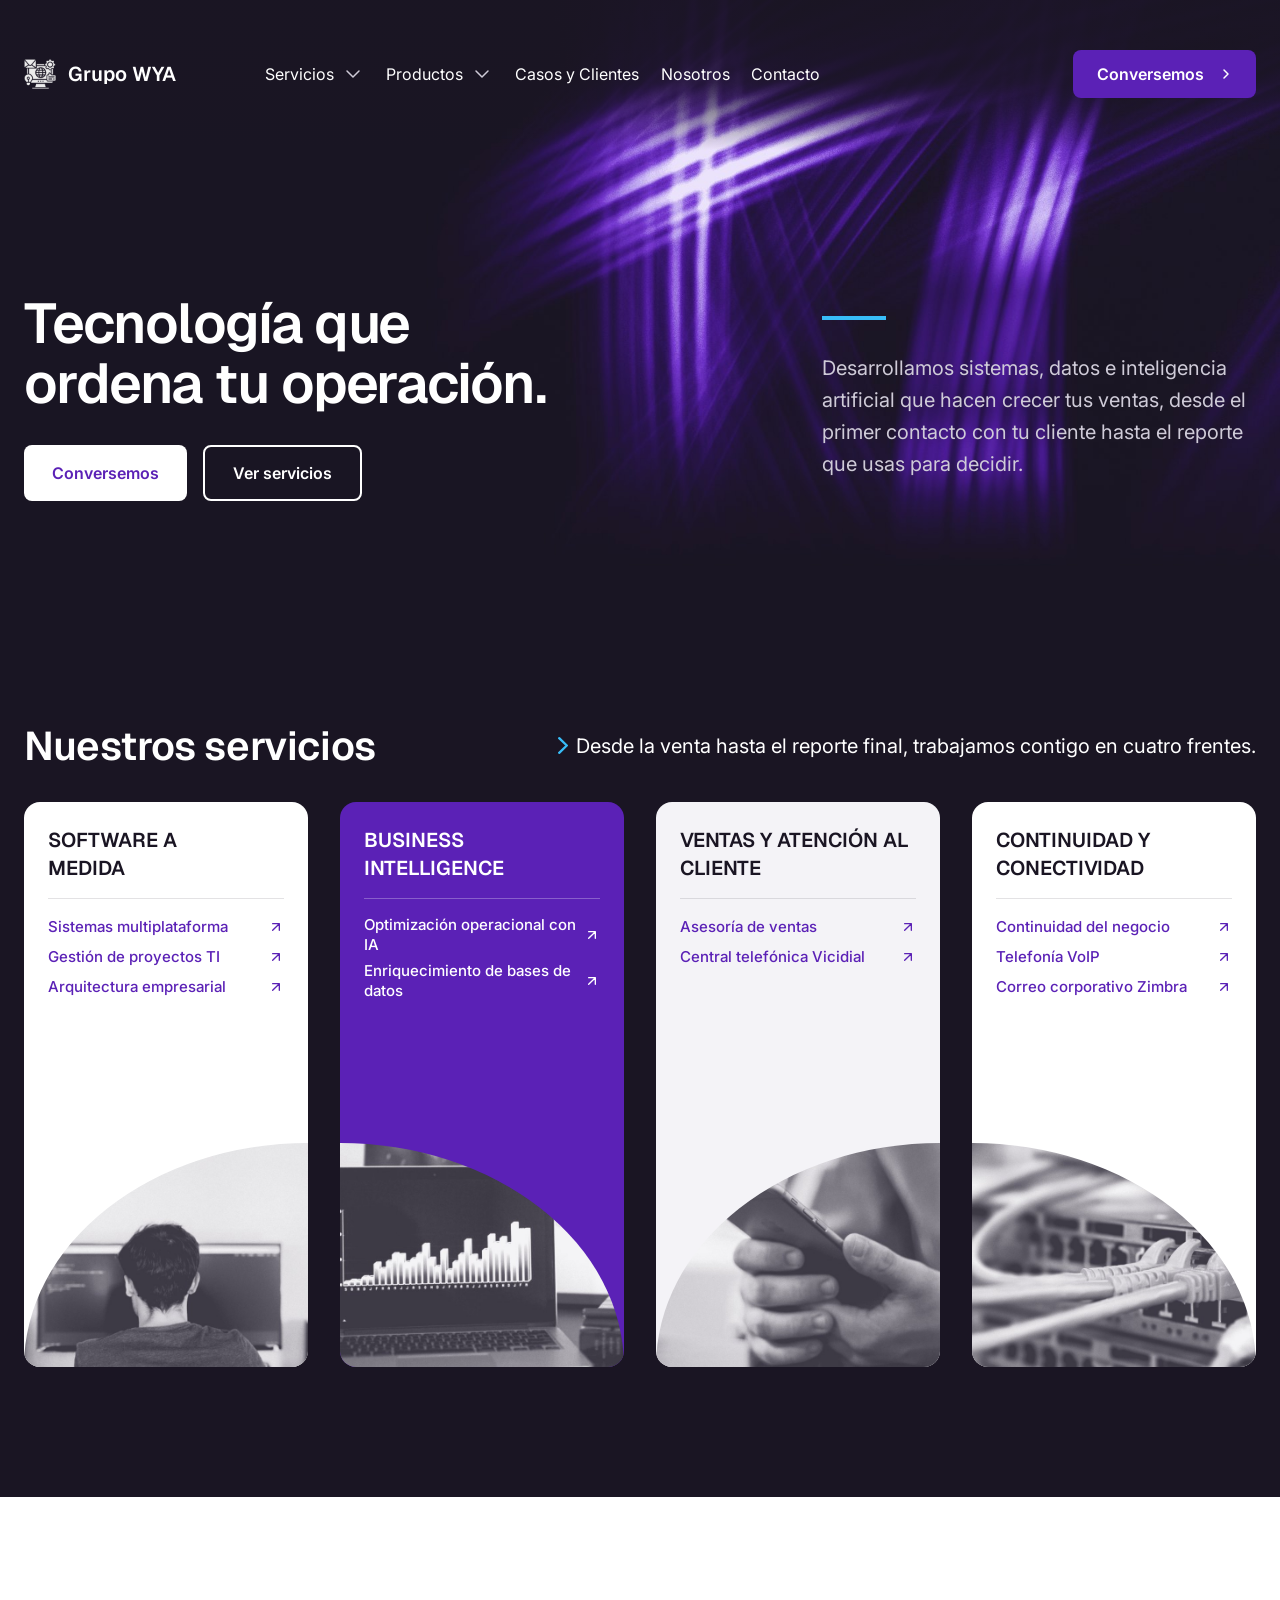
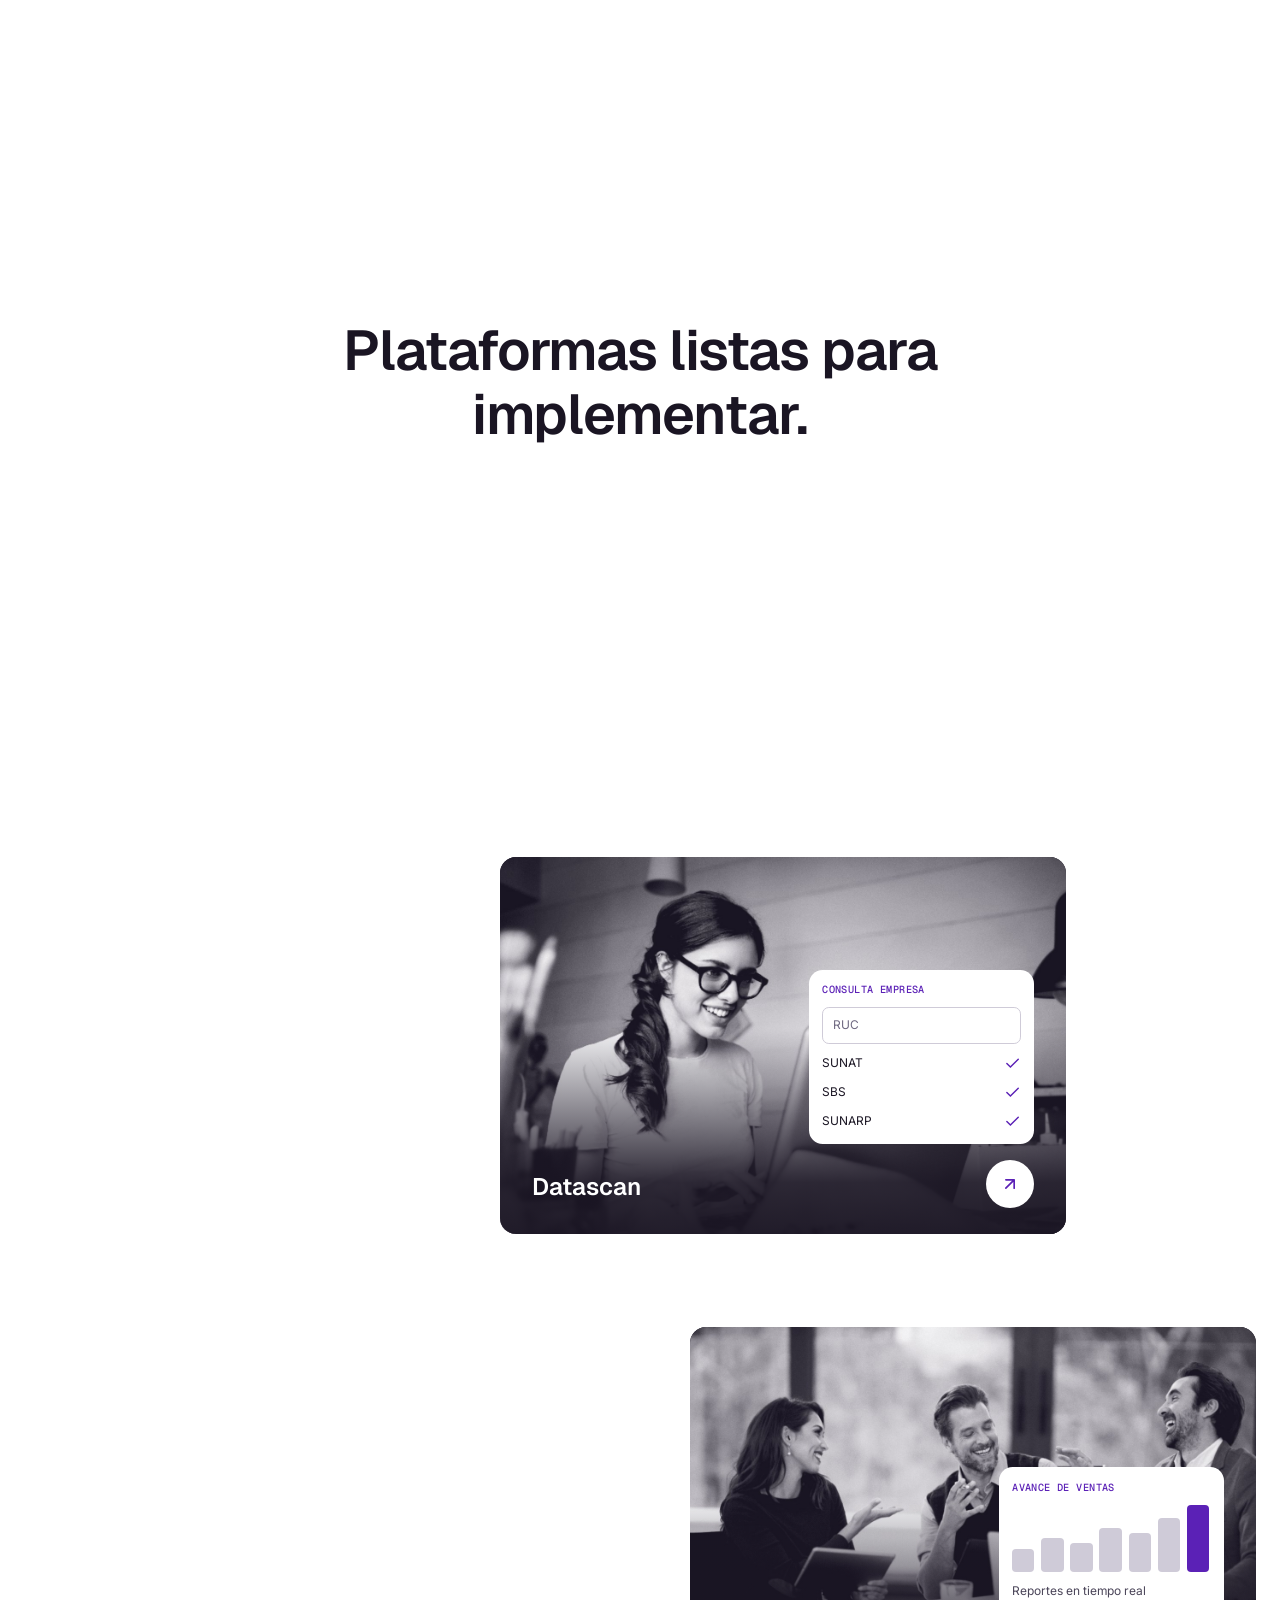
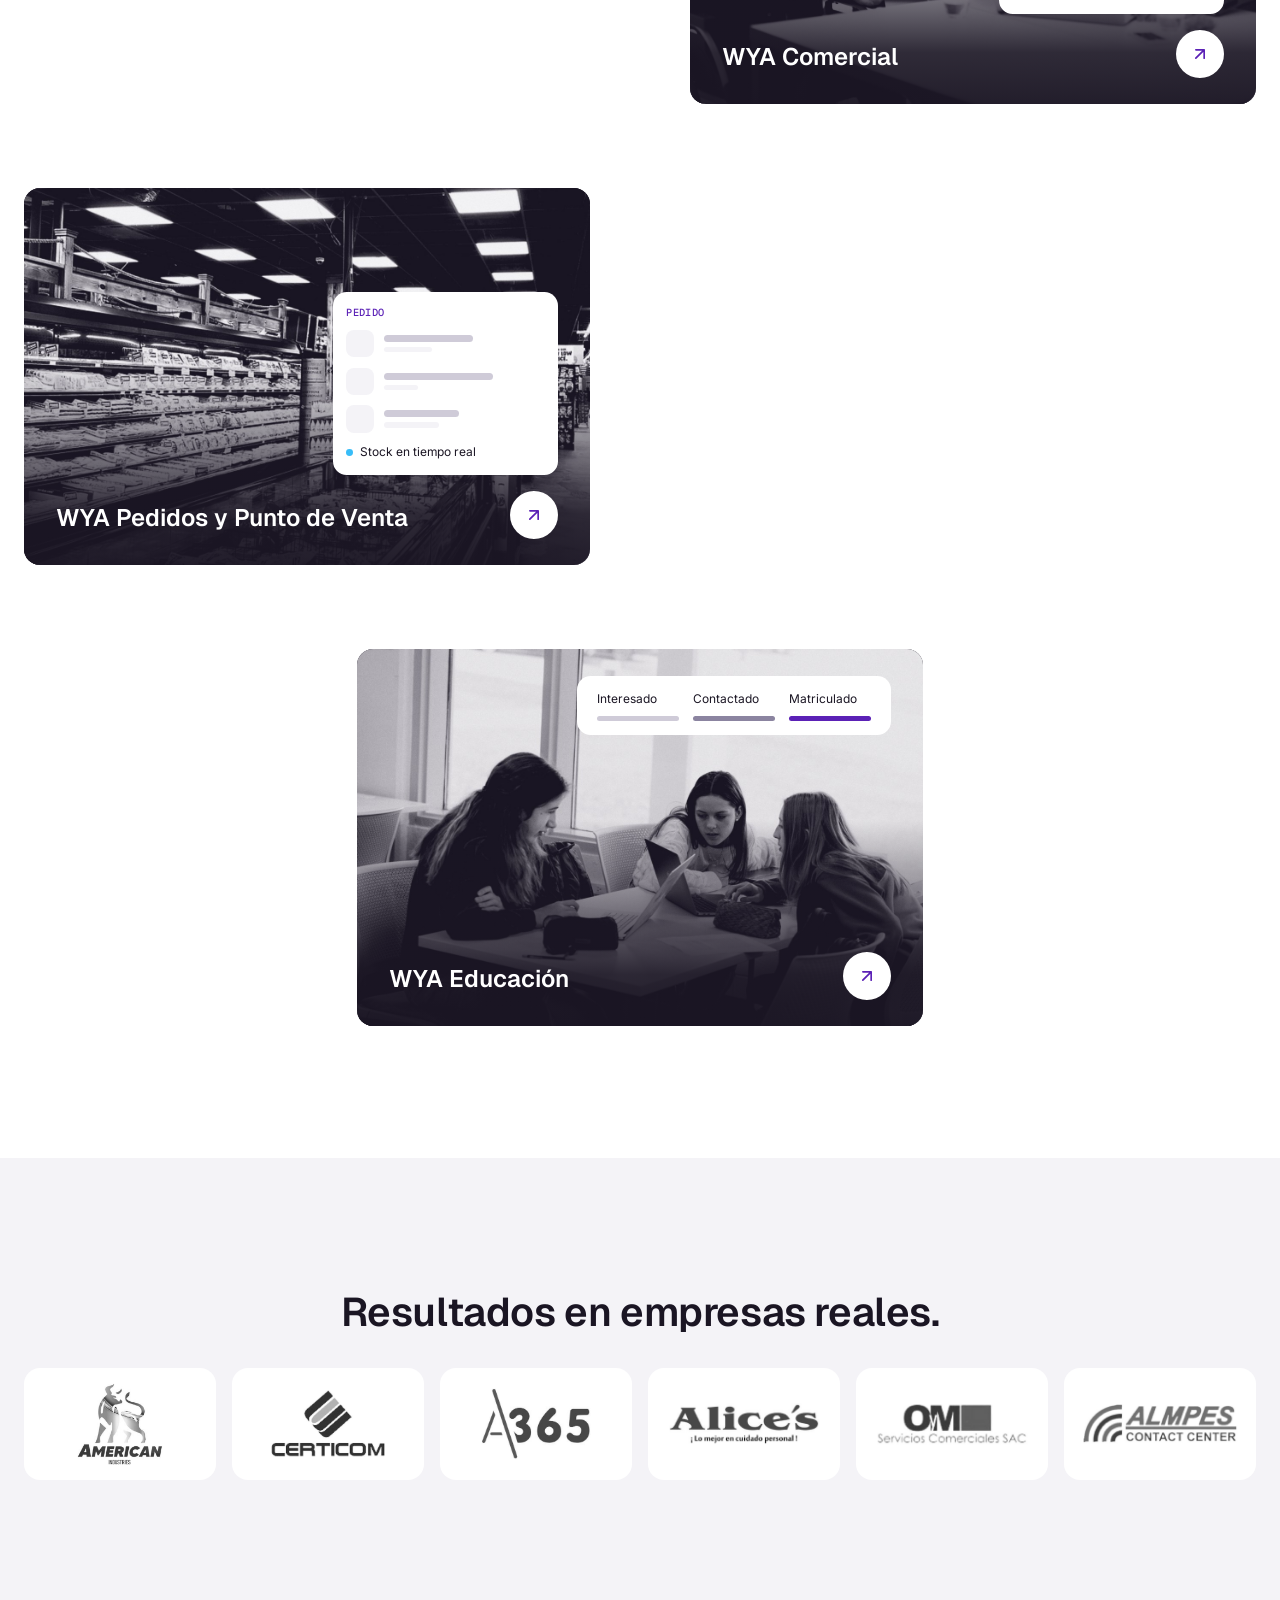
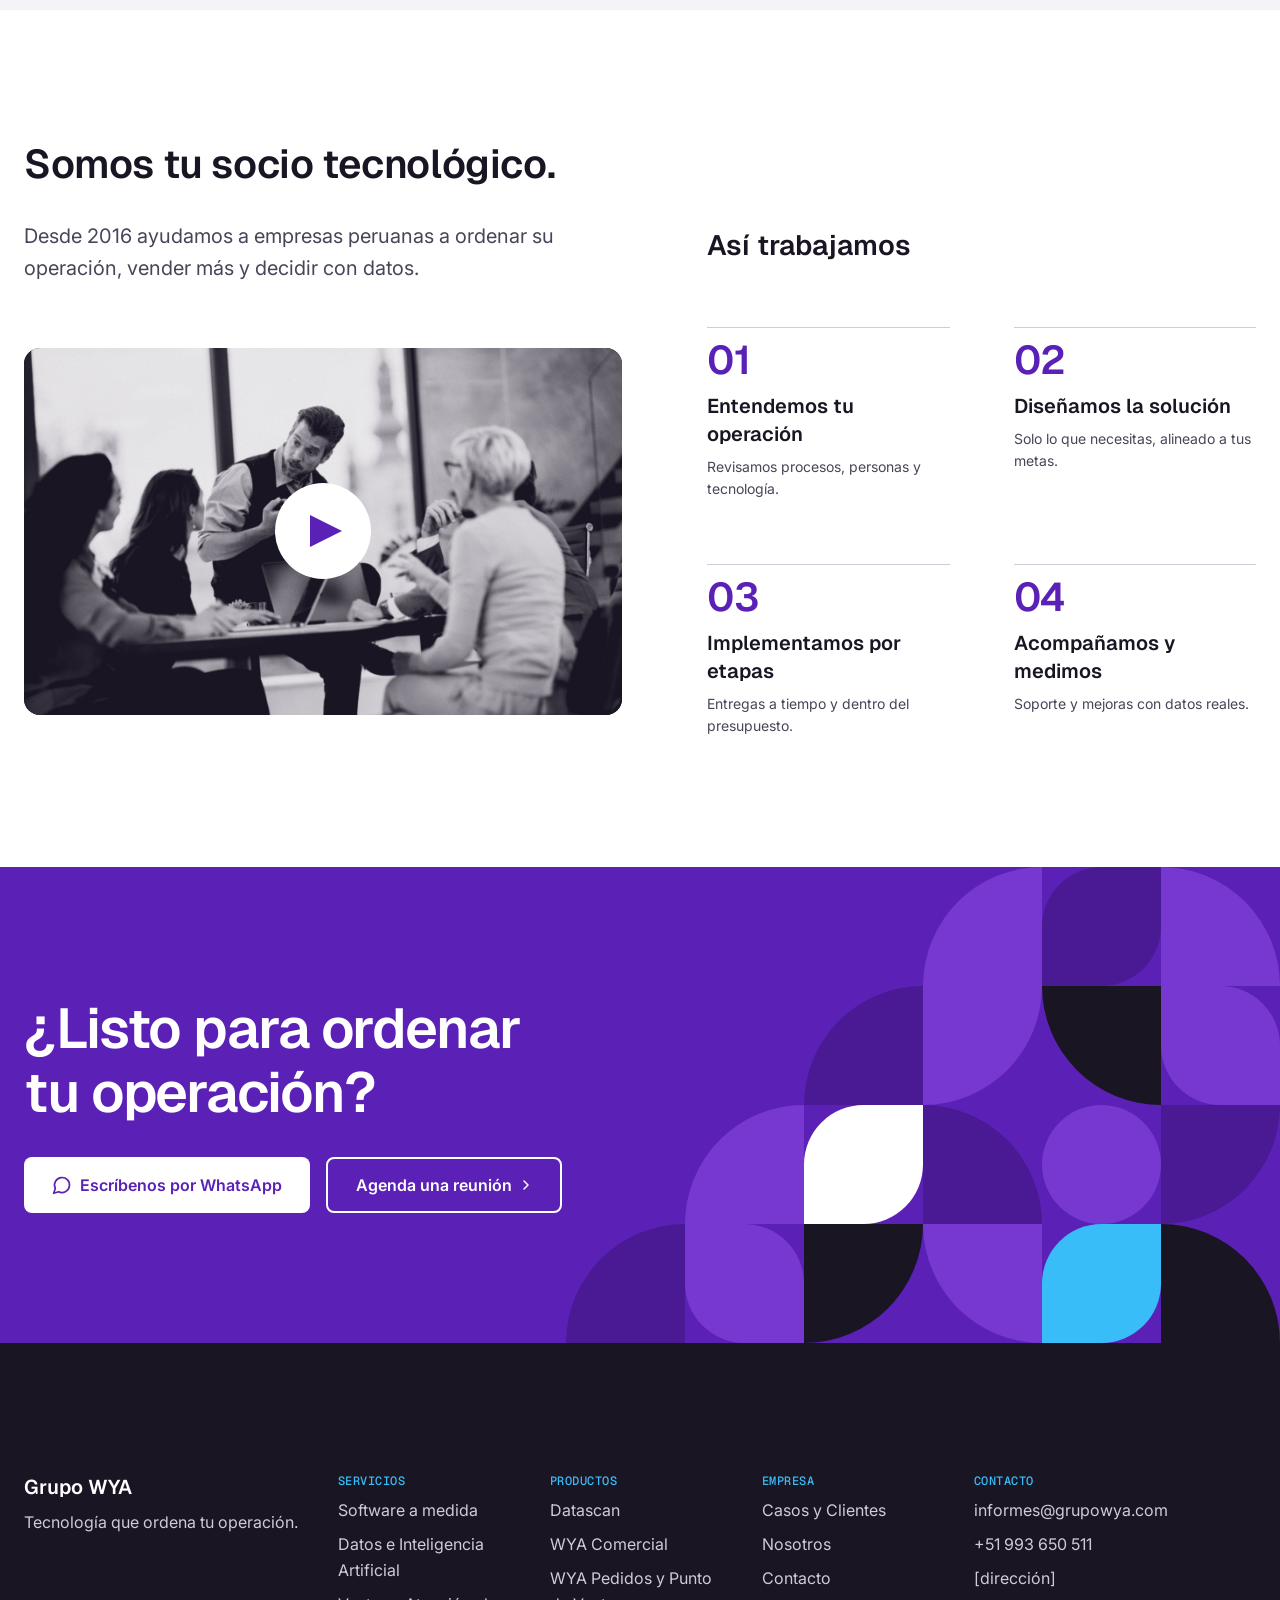
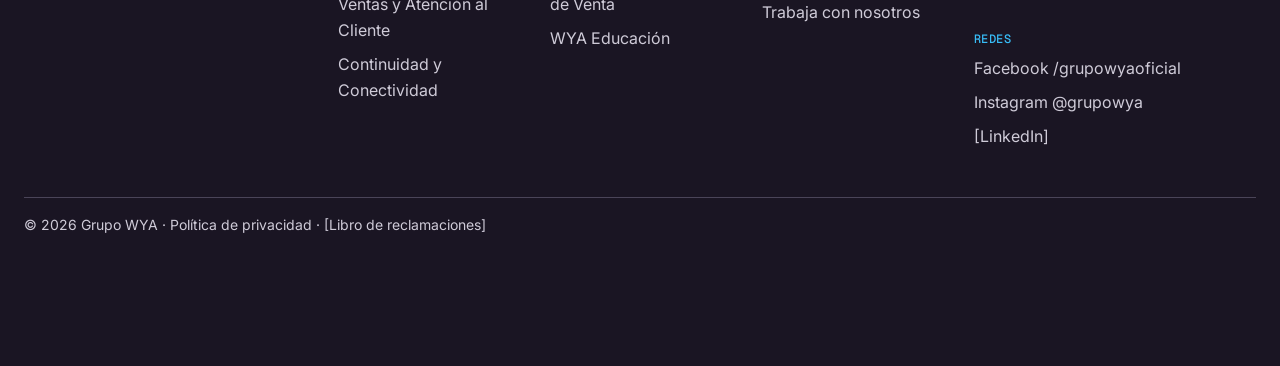
==== commit 2e35fdcd: "Mid-fi: Soluciones pasa a Servicios, alineado con Figma 135:1761 - Menú, botón del hero y footer dic" ====
--- a/wiframe-midfi/index.html
+++ b/wiframe-midfi/index.html
@@ -34,15 +34,16 @@
       <div class="menu" id="menu" data-menu>
         <nav class="nav" aria-label="Principal">
           <div class="drop" data-drop>
-            <button class="nav__link" type="button" aria-expanded="false" aria-controls="sub-soluciones">Soluciones
+            <button class="nav__link" type="button" aria-expanded="false" aria-controls="sub-servicios">Servicios
               <svg class="chev" viewBox="0 0 24 24" width="24" height="24" aria-hidden="true"><path d="m6 9 6 6 6-6"/></svg>
             </button>
-            <ul class="drop__panel" id="sub-soluciones">
-              <li><a href="#soluciones">Software a medida</a></li>
-              <li><a href="#soluciones">Datos e Inteligencia Artificial</a></li>
-              <li><a href="#soluciones">Ventas y Atención al Cliente</a></li>
-              <li><a href="#soluciones">Continuidad y Conectividad</a></li>
-            </ul>
+            <!-- Los 11 servicios, agrupados en 4 categorías. Cada servicio llevará a su página (por definir) -->
+            <div class="drop__panel drop__panel--serv" id="sub-servicios">
+              <div class="drop__grupo"><p class="drop__cat" id="dc-software">Software a medida</p><ul aria-labelledby="dc-software"><li><a href="#s-software">Sistemas multiplataforma</a></li><li><a href="#s-software">Gestión de proyectos TI</a></li><li><a href="#s-software">Arquitectura empresarial</a></li></ul></div>
+              <div class="drop__grupo"><p class="drop__cat" id="dc-datos">Datos e Inteligencia Artificial</p><ul aria-labelledby="dc-datos"><li><a href="#s-datos">Business Intelligence</a></li><li><a href="#s-datos">Optimización operacional con IA</a></li><li><a href="#s-datos">Enriquecimiento de bases de datos</a></li></ul></div>
+              <div class="drop__grupo"><p class="drop__cat" id="dc-ventas">Ventas y Atención al Cliente</p><ul aria-labelledby="dc-ventas"><li><a href="#s-ventas">Asesoría de ventas</a></li><li><a href="#s-ventas">Central telefónica Vicidial</a></li></ul></div>
+              <div class="drop__grupo"><p class="drop__cat" id="dc-continuidad">Continuidad y Conectividad</p><ul aria-labelledby="dc-continuidad"><li><a href="#s-continuidad">Continuidad del negocio</a></li><li><a href="#s-continuidad">Telefonía VoIP</a></li><li><a href="#s-continuidad">Correo corporativo Zimbra</a></li></ul></div>
+            </div>
           </div>
           <div class="drop" data-drop>
             <button class="nav__link" type="button" aria-expanded="false" aria-controls="sub-productos">Productos
@@ -68,7 +69,7 @@
 
   <main id="contenido" tabindex="-1">
 
-    <!-- 1.1 HERO (99:2378). La imagen cubre el hero y el inicio de Soluciones -->
+    <!-- 1.1 HERO (99:2378). La imagen cubre el hero y el inicio de Servicios -->
     <div class="portada">
     <img class="portada__img" src="assets/img/hero.jpg" width="1920" height="1080" alt="" fetchpriority="high">
     <section class="hero" id="inicio" aria-labelledby="t-hero">
@@ -77,40 +78,28 @@
           <h1 class="display" id="t-hero"><span class="line"><span>Tecnología que </span></span><span class="line"><span>ordena tu operación.</span></span></h1>
           <div class="btns hero__btns">
             <a class="btn" href="#contacto">Conversemos</a>
-            <a class="btn btn--line" href="#soluciones">Ver soluciones</a>
+            <a class="btn btn--line" href="#servicios">Ver servicios</a>
           </div>
         </div>
         <p class="body-l hero__sub">Desarrollamos sistemas, datos e inteligencia artificial que hacen crecer tus ventas, desde el primer contacto con tu cliente hasta el reporte que usas para decidir.</p>
       </div>
     </section>
 
-    <!-- 1.2 SOLUCIONES (99:2407, 99:2422, 99:2410 a 99:2419) -->
-    <section class="sol" id="soluciones" aria-labelledby="t-sol">
+    <!-- 1.2 SERVICIOS (135:2525, 135:2460, 135:2461 a 135:2508). Antes «Soluciones»: cada tarjeta es una categoría con sus servicios -->
+    <section class="sol" id="servicios" aria-labelledby="t-sol">
       <div class="wrap">
         <div class="sol__row">
-          <!-- RULETA: los 5 problemas, de Estructura web WYA.md 1.2 -->
-          <div class="rul" data-ruleta>
-            <svg class="rul__chev" viewBox="0 0 10 17" width="10" height="17" aria-hidden="true"><path d="M1.2 1.2 8.8 8.5l-7.6 7.3"/></svg>
-            <ul class="rul__list body-l">
-              <li class="is-on">Clientes interesados que nadie vuelve a llamar.</li>
-              <li>WhatsApp desordenado, sin historial ni seguimiento.</li>
-              <li>Pedidos e inventario controlados en Excel.</li>
-              <li>Reportes que llegan tarde o no cuadran.</li>
-              <li>Sistemas sueltos que no se comunican entre sí.</li>
-            </ul>
-            <button class="rul__btn" type="button" aria-label="Pausar la rotación de problemas" data-pausa>
-              <svg class="i-pausa" viewBox="0 0 24 24" width="16" height="16" aria-hidden="true"><path d="M8 5v14M16 5v14"/></svg>
-              <svg class="i-sigue" viewBox="0 0 24 24" width="16" height="16" aria-hidden="true"><path d="M7 5l11 7-11 7z"/></svg>
-            </button>
-          </div>
-          <h2 class="h2" id="t-sol">¿Te suena familiar?</h2>
+          <!-- Título a la izquierda y bajada a la derecha (135:2525, 135:2460).
+               Los 5 problemas de la antigua ruleta pasan a la página Servicios (2.0.2) -->
+          <h2 class="h2" id="t-sol">Nuestros servicios</h2>
+          <p class="rul body-l"><svg class="rul__chev" viewBox="0 0 10 17" width="10" height="17" aria-hidden="true"><path d="M1.2 1.2 8.8 8.5l-7.6 7.3"/></svg><span>Desde la venta hasta el reporte final, trabajamos contigo en cuatro frentes.</span></p>
         </div>
 
         <ul class="sol__cards">
-          <li class="scard rv"><div class="scard__in"><h3 class="h4" style="max-width:160px">Software a medida</h3><p>Sistemas web, de escritorio y móviles construidos para tu forma de trabajar.</p><div class="scard__foto"><img src="assets/img/sol1.jpg" width="648" height="650" alt=""></div></div></li>
-          <li class="scard scard--morado rv"><div class="scard__in"><h3 class="h4">Datos e Inteligencia Artificial</h3><p>Convertimos tus datos en reportes claros y automatizamos tareas con inteligencia artificial.</p><div class="scard__foto"><img src="assets/img/sol2.jpg" width="648" height="650" alt=""></div></div></li>
-          <li class="scard scard--gris rv"><div class="scard__in"><h3 class="h4">Ventas y Atención al Cliente</h3><p>Contact center, WhatsApp y agentes de IA conectados en un solo lugar.</p><div class="scard__foto"><img src="assets/img/sol3.jpg" width="648" height="650" alt=""></div></div></li>
-          <li class="scard rv"><div class="scard__in"><h3 class="h4">Continuidad y Conectividad</h3><p>Planes de contingencia, fibra óptica, telefonía VoIP y correo corporativo.</p><div class="scard__foto"><img src="assets/img/sol4.jpg" width="648" height="650" alt=""></div></div></li>
+          <li id="s-software" class="scard rv"><div class="scard__in"><h3 class="h4" style="max-width:160px">Software a medida</h3><ul class="scard__lista" aria-label="Servicios de Software a medida"><li><a href="#" data-pendiente>Sistemas multiplataforma<svg viewBox="0 0 24 24" width="16" height="16" aria-hidden="true"><path d="M7 7h10v10M7 17 17 7"/></svg></a></li><li><a href="#" data-pendiente>Gestión de proyectos TI<svg viewBox="0 0 24 24" width="16" height="16" aria-hidden="true"><path d="M7 7h10v10M7 17 17 7"/></svg></a></li><li><a href="#" data-pendiente>Arquitectura empresarial<svg viewBox="0 0 24 24" width="16" height="16" aria-hidden="true"><path d="M7 7h10v10M7 17 17 7"/></svg></a></li></ul><div class="scard__foto"><img src="assets/img/sol1.jpg" width="648" height="650" alt=""></div></div></li>
+          <li id="s-datos" class="scard scard--morado rv"><div class="scard__in"><h3 class="h4">Business<br>Intelligence</h3><ul class="scard__lista" aria-label="Servicios de Business Intelligence"><li><a href="#" data-pendiente>Optimización operacional con IA<svg viewBox="0 0 24 24" width="16" height="16" aria-hidden="true"><path d="M7 7h10v10M7 17 17 7"/></svg></a></li><li><a href="#" data-pendiente>Enriquecimiento de bases de datos<svg viewBox="0 0 24 24" width="16" height="16" aria-hidden="true"><path d="M7 7h10v10M7 17 17 7"/></svg></a></li></ul><div class="scard__foto"><img src="assets/img/sol2.jpg" width="648" height="650" alt=""></div></div></li>
+          <li id="s-ventas" class="scard scard--gris rv"><div class="scard__in"><h3 class="h4">Ventas y Atención al Cliente</h3><ul class="scard__lista" aria-label="Servicios de Ventas y Atención al Cliente"><li><a href="#" data-pendiente>Asesoría de ventas<svg viewBox="0 0 24 24" width="16" height="16" aria-hidden="true"><path d="M7 7h10v10M7 17 17 7"/></svg></a></li><li><a href="#" data-pendiente>Central telefónica Vicidial<svg viewBox="0 0 24 24" width="16" height="16" aria-hidden="true"><path d="M7 7h10v10M7 17 17 7"/></svg></a></li></ul><div class="scard__foto"><img src="assets/img/sol3.jpg" width="648" height="650" alt=""></div></div></li>
+          <li id="s-continuidad" class="scard rv"><div class="scard__in"><h3 class="h4">Continuidad y Conectividad</h3><ul class="scard__lista" aria-label="Servicios de Continuidad y Conectividad"><li><a href="#" data-pendiente>Continuidad del negocio<svg viewBox="0 0 24 24" width="16" height="16" aria-hidden="true"><path d="M7 7h10v10M7 17 17 7"/></svg></a></li><li><a href="#" data-pendiente>Telefonía VoIP<svg viewBox="0 0 24 24" width="16" height="16" aria-hidden="true"><path d="M7 7h10v10M7 17 17 7"/></svg></a></li><li><a href="#" data-pendiente>Correo corporativo Zimbra<svg viewBox="0 0 24 24" width="16" height="16" aria-hidden="true"><path d="M7 7h10v10M7 17 17 7"/></svg></a></li></ul><div class="scard__foto"><img src="assets/img/sol4.jpg" width="648" height="650" alt=""></div></div></li>
         </ul>
       </div>
     </section>
@@ -215,8 +204,8 @@
     <div class="wrap">
       <div class="footer__cols rv">
         <div><p class="h4 footer__logo">Grupo WYA</p><p>Tecnología que ordena tu operación.</p></div>
-        <nav aria-labelledby="f1"><h2 class="over" id="f1">Soluciones</h2><ul>
-          <li><a href="#soluciones">Software a medida</a></li><li><a href="#soluciones">Datos e Inteligencia Artificial</a></li><li><a href="#soluciones">Ventas y Atención al Cliente</a></li><li><a href="#soluciones">Continuidad y Conectividad</a></li></ul></nav>
+        <nav aria-labelledby="f1"><h2 class="over" id="f1">Servicios</h2><ul>
+          <li><a href="#s-software">Software a medida</a></li><li><a href="#s-datos">Datos e Inteligencia Artificial</a></li><li><a href="#s-ventas">Ventas y Atención al Cliente</a></li><li><a href="#s-continuidad">Continuidad y Conectividad</a></li></ul></nav>
         <nav aria-labelledby="f2"><h2 class="over" id="f2">Productos</h2><ul>
           <li><a href="#p-datascan">Datascan</a></li><li><a href="#p-comercial">WYA Comercial</a></li><li><a href="#p-pedidos">WYA Pedidos y Punto de Venta</a></li><li><a href="#p-educacion">WYA Educación</a></li></ul></nav>
         <nav aria-labelledby="f3"><h2 class="over" id="f3">Empresa</h2><ul>
--- a/wiframe-midfi/styles.css
+++ b/wiframe-midfi/styles.css
@@ -15,7 +15,7 @@
 
   /* Primera pantalla: las tarjetas de Soluciones se asoman (98 px, como en el wireframe) sea cual sea el alto de la ventana */
   --asoma: 98px;
-  --fila: 48px;                                   /* alto de problema + pregunta */
+  --fila: 48px;                                   /* alto de bajada + título de Servicios */
   --aire: clamp(24px, 11.296vh, 122px);           /* 122 px a 1080 de alto */
 }
 
@@ -78,6 +78,9 @@
 .drop__panel a { display: block; padding: 10px 12px; border-radius: 4px; }
 .drop__panel a:hover, .drop__panel a:focus-visible { background: var(--g700); color: var(--white); }
 .drop__panel a:focus-visible { outline-offset: -2px; }
+.drop__panel--serv { display: grid; grid-template-columns: repeat(2, max-content); gap: 16px; padding: 16px 8px 8px; }
+.drop__panel--serv a { padding: 8px 12px; }
+.drop__cat { padding: 0 12px 4px; font: 500 12px/16px var(--mono); letter-spacing: .04em; text-transform: uppercase; color: var(--g400); }
 .js .drop__panel { opacity: 0; visibility: hidden; transform: translateY(-8px); transition: opacity var(--t2) var(--ease), transform var(--t2) var(--ease), visibility 0s var(--t2); }
 .js [aria-expanded="true"] + .drop__panel { opacity: 1; visibility: visible; transform: none; transition-delay: 0s; }
 html:not(.js) .drop__panel { display: none; }
@@ -110,30 +113,24 @@
 .sol { color: var(--white); padding: var(--aire) 0 var(--pad); }
 .sol__row { display: flex; align-items: center; justify-content: space-between; gap: 32px; min-height: var(--fila); }
 .sol__row .h2 { white-space: nowrap; }
-.rul { display: flex; align-items: center; gap: 8px; color: var(--white); }
+.rul { display: flex; align-items: center; gap: 8px; min-width: 0; color: var(--white); }
 .rul__chev { stroke: var(--cyan); stroke-width: 2.3; }
-.rul__list { display: grid; overflow: hidden; }
-.rul__list li { grid-area: 1 / 1; }
-.js .rul__list li { opacity: 0; transform: translateY(100%); }
-.js .rul__list li.is-on { opacity: 1; transform: none; transition: transform var(--t3) var(--ease), opacity var(--t2) var(--ease); }
-.js .rul__list li.is-out { opacity: 0; transform: translateY(-100%); transition: transform var(--t3) var(--ease), opacity var(--t2) var(--ease); }
-.rul__btn { display: grid; place-items: center; width: 32px; height: 32px; flex: none; margin-left: 8px; border-radius: 50%; color: var(--g300); transition: opacity var(--t1) var(--ease); }
-.rul__btn svg { stroke-width: 2.5; }
-.rul__btn:hover { opacity: .72; }
-.i-sigue, .is-paused .i-pausa { display: none; }
-.is-paused .i-sigue { display: block; }
-html:not(.js) .rul__btn { display: none; }
-html:not(.js) .rul__list { display: block; }
-html:not(.js) { --fila: 160px; }
 
 .sol__cards { display: grid; grid-template-columns: repeat(4, minmax(0, 1fr)); gap: clamp(16px, 2.5vw, 48px); margin-top: 32px; }
-.scard__in { position: relative; display: flex; flex-direction: column; height: 565px; padding: 24px 24px 0; border-radius: 16px; background: var(--white); color: var(--ink); overflow: hidden; transition: transform var(--t2) var(--ease); }
+.scard { display: flex; --foco: var(--cyan-d); scroll-margin-top: 104px; }
+.scard--morado { --foco: var(--cyan); }
+.scard__in { position: relative; display: flex; flex-direction: column; flex: 1; min-height: 565px; padding: 24px 24px 0; border-radius: 16px; background: var(--white); color: var(--ink); overflow: hidden; transition: transform var(--t2) var(--ease); }
 .scard--morado .scard__in { background: var(--p700); color: var(--white); }
 .scard--gris .scard__in { background: var(--g100); }
 .scard h3 { min-height: 56px; text-transform: uppercase; }
-.scard p { margin-top: 16px; color: var(--g700); }
-.scard--morado p { color: inherit; }
-.scard__foto { aspect-ratio: 324 / 325; margin: auto -24px 0; flex: none; border-radius: 100% 0 0 0; overflow: hidden; transform: translateZ(0); }
+.scard__lista { display: grid; gap: 6px; margin: 16px 0 19px; padding-top: 16px; border-top: 1px solid rgb(26 21 35 / .12); }
+.scard--morado .scard__lista { border-color: rgb(255 255 255 / .28); }
+.scard__lista a { display: flex; align-items: center; justify-content: space-between; gap: 8px; min-height: 24px; font-weight: 500; font-size: 15px; line-height: 20px; color: var(--p700); }
+.scard--morado .scard__lista a { color: var(--white); }
+.scard__lista a:hover { text-decoration: underline; text-underline-offset: 3px; }
+.scard__lista svg { stroke-width: 2; transition: transform var(--t1) var(--ease); }
+.scard__lista a:hover svg { transform: translate(2px, -2px); }
+.scard__foto { aspect-ratio: 324 / 255; margin: auto -24px 0; flex: none; border-radius: 100% 0 0 0; overflow: hidden; transform: translateZ(0); }
 .scard:nth-child(even) .scard__foto { border-radius: 0 100% 0 0; }
 .scard__foto img { display: block; width: 100%; height: 100%; object-fit: cover; transition: transform var(--t3) var(--ease); }
 .scard__in:hover { transform: translateY(-8px); }
@@ -286,7 +283,7 @@
   .pcard__in h3 span { left: 24px; right: 88px; }
 }
 
-@media (max-width: 940px) { :root { --fila: 64px; } }  /* el problema más largo ocupa 2 líneas */
+@media (max-width: 1099px) { :root { --fila: 64px; } }  /* la bajada ocupa 2 líneas */
 
 /* ---- Menos de 900: una columna ---- */
 @media (max-width: 899px) {
@@ -316,6 +313,7 @@
   .js .drop__panel, html:not(.js) .drop__panel { display: none; }
   .js [aria-expanded="true"] + .drop__panel { display: block; }
   .drop__panel a { padding: 10px 0; }
+  .drop__cat { padding: 12px 0 0; }
   .menu .btn { width: 100%; }
   html:not(.js) .header { position: static; background: var(--ink); }
   html:not(.js) .header__row { display: block; height: auto; padding: 20px 0; }
@@ -330,17 +328,14 @@
   .sol { padding-top: 24px; }
   .sol__cards { margin-top: 24px; }
   .sol__row { display: block; }
-  .rul { align-items: flex-start; }
+  .rul { align-items: flex-start; margin-top: 12px; }
   .rul__chev { margin-top: 6px; }
-  .rul__list { flex: 1; }
-  .rul__btn { margin-top: -2px; }
-  .sol__row .h2 { margin-top: 16px; white-space: normal; }
+  .sol__row .h2 { white-space: normal; }
   .sol__cards { grid-template-columns: repeat(2, minmax(0, 1fr)); gap: 16px; }
-  .scard__in { height: 100%; padding: 24px 24px 0; }
+  .scard__in { height: 100%; min-height: 0; padding: 24px 24px 0; }
   .scard__foto { margin: auto -24px 0; }
-  .scard p { margin-bottom: 32px; }
+  .scard__lista { margin-bottom: 32px; }
   .scard h3 { min-height: 0; max-width: none !important; }
-  .scard p { margin-top: 12px; }
 
   .prod__in { height: auto; padding: var(--pad) 0; }
   .prod__title { position: static; }
@@ -382,14 +377,8 @@
   *, *::before, *::after { transition: none !important; animation: none !important; }
   .js .rv, .js .line > span, .js .hero__sub, .js .hero__btns, .js .mods path, .js .ui__barras i, .js .ui--etapas p::after { opacity: 1; transform: none; }
   .js .portada__img { opacity: var(--luz, 1); transform: none; }
-  :root { --fila: 160px; }
-  .js .rul__list { display: block; overflow: visible; }
-  .js .rul__list li { opacity: 1 !important; transform: none !important; }
-  .rul { align-items: flex-start; }
-  .rul__chev { margin-top: 8px; }
-  .rul__btn { display: none; }
   .prod__title { position: static; }
-  .btn:hover, .play:hover, .scard__in:hover, .scard__in:hover img, .pcard__in:hover .pcard__foto, .pcard__in:hover .pcard__ir svg, .video:hover .video__foto, .btn:hover .arrow { transform: none; }
+  .btn:hover, .play:hover, .scard__in:hover, .scard__in:hover img, .pcard__in:hover .pcard__foto, .pcard__in:hover .pcard__ir svg, .scard__lista a:hover svg, .video:hover .video__foto, .btn:hover .arrow { transform: none; }
 }
 
 /* ---- Ventanas bajas (laptops): header más arriba y menos aire bajo el hero ---- */
